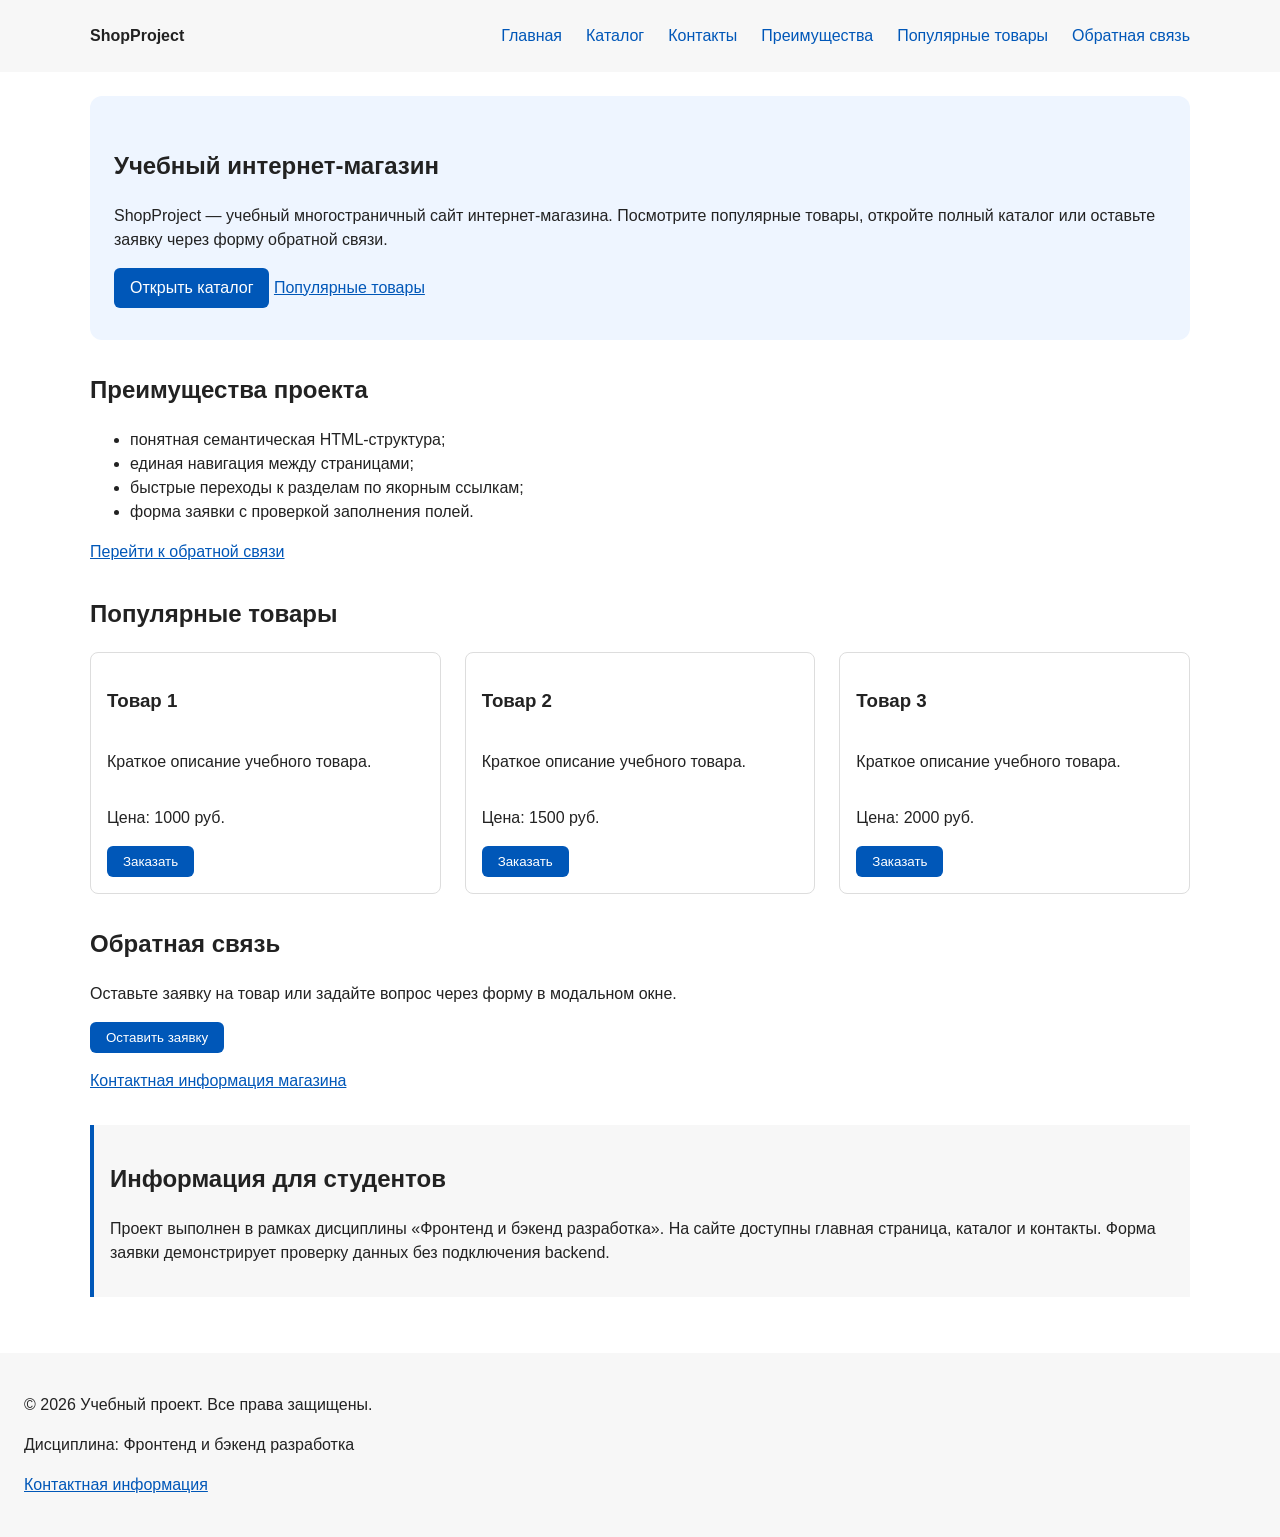
==== index.html @ e6b99e64 "docs: update repository and GitHub Pages links" ====
<!DOCTYPE html>
<html lang="ru">
<head>
  <meta charset="UTF-8">
  <meta name="viewport" content="width=device-width, initial-scale=1.0">
  <meta name="description" content="Учебный интернет-магазин ShopProject: популярные товары, преимущества проекта и форма обратной связи.">
  <title>Главная — Учебный интернет-магазин</title>
  <meta property="og:type" content="website">
  <meta property="og:locale" content="ru_RU">
  <meta property="og:site_name" content="ShopProject">
  <meta property="og:title" content="Главная — Учебный интернет-магазин">
  <meta property="og:description" content="Учебный интернет-магазин ShopProject: популярные товары, преимущества проекта и форма обратной связи.">
  <meta property="og:url" content="https://npeac-h.github.io/kr1-html-css-shop/">
  <meta property="og:image" content="https://npeac-h.github.io/kr1-html-css-shop/images/preview.jpg">
  <meta property="og:image:width" content="1200">
  <meta property="og:image:height" content="630">
  <meta property="og:image:alt" content="ShopProject — учебный интернет-магазин">
  <link rel="stylesheet" href="css/style.css">
  <script src="js/main.js" defer></script>
</head>
<body>
  <header>
    <div class="site-header">
      <a class="site-logo" href="index.html">ShopProject</a>
      <nav class="site-nav" aria-label="Основная навигация">
        <ul class="site-nav__list">
          <li><a href="index.html" aria-current="page">Главная</a></li>
          <li><a href="catalog.html">Каталог</a></li>
          <li><a href="contacts.html">Контакты</a></li>
          <li><a href="index.html#advantages">Преимущества</a></li>
          <li><a href="index.html#popular">Популярные товары</a></li>
          <li><a href="index.html#contacts">Обратная связь</a></li>
        </ul>
      </nav>
    </div>
  </header>
  <main>
    <section class="hero">
      <h1>Учебный интернет-магазин</h1>
      <p>
        ShopProject — учебный многостраничный сайт интернет-магазина.
        Посмотрите популярные товары, откройте полный каталог
        или оставьте заявку через форму обратной связи.
      </p>
      <a class="button" href="catalog.html">Открыть каталог</a>
      <a class="hero-link" href="#popular">Популярные товары</a>
    </section>

    <section class="section" id="advantages">
      <h2>Преимущества проекта</h2>
      <ul class="advantages-list">
        <li>понятная семантическая HTML-структура;</li>
        <li>единая навигация между страницами;</li>
        <li>быстрые переходы к разделам по якорным ссылкам;</li>
        <li>форма заявки с проверкой заполнения полей.</li>
      </ul>
      <a href="#contacts">Перейти к обратной связи</a>
    </section>

    <section class="section" id="popular">
      <h2>Популярные товары</h2>
      <div class="products-grid">
        <article class="product-card">
          <h3>Товар 1</h3>
          <p>Краткое описание учебного товара.</p>
          <p>Цена: 1000 руб.</p>
          <button class="button product-card__button" type="button" data-product="Товар 1">
            Заказать
          </button>
        </article>

        <article class="product-card">
          <h3>Товар 2</h3>
          <p>Краткое описание учебного товара.</p>
          <p>Цена: 1500 руб.</p>
          <button class="button product-card__button" type="button" data-product="Товар 2">
            Заказать
          </button>
        </article>

        <article class="product-card">
          <h3>Товар 3</h3>
          <p>Краткое описание учебного товара.</p>
          <p>Цена: 2000 руб.</p>
          <button class="button product-card__button" type="button" data-product="Товар 3">
            Заказать
          </button>
        </article>
      </div>
    </section>

    <section class="section" id="contacts">
      <h2>Обратная связь</h2>
      <p>Оставьте заявку на товар или задайте вопрос через форму в модальном окне.</p>
      <button class="button" type="button" data-open-order>Оставить заявку</button>
      <p><a href="contacts.html">Контактная информация магазина</a></p>
      <p class="success-message" id="success-message" role="status" hidden>
        Заявка проверена. В учебной версии данные не отправляются на сервер.
      </p>
    </section>

    <aside class="aside-info">
      <h2>Информация для студентов</h2>
      <p>
        Проект выполнен в рамках дисциплины «Фронтенд и бэкенд разработка».
        На сайте доступны главная страница, каталог и контакты.
        Форма заявки демонстрирует проверку данных без подключения backend.
      </p>
    </aside>
  </main>
  <footer>
    <div class="site-footer">
      <p>&copy; 2026 Учебный проект. Все права защищены.</p>
      <p>Дисциплина: Фронтенд и бэкенд разработка</p>
      <p><a href="contacts.html">Контактная информация</a></p>
    </div>
  </footer>
<dialog class="order-dialog" id="order-dialog" aria-labelledby="order-dialog-title">
  <h2 id="order-dialog-title" tabindex="-1" autofocus>Оформление заявки</h2>

  <form class="order-form" id="order-form" action="#" method="post" novalidate>
    <input id="selected-product" name="selected-product" type="hidden">

    <div class="form-field">
      <label for="order-name">Имя</label>
      <input
        id="order-name"
        name="name"
        type="text"
        placeholder="Введите ваше имя"
        minlength="2"
        autocomplete="given-name"
        required
      >
    </div>

    <div class="form-field">
      <label for="order-email">E-mail</label>
      <input
        id="order-email"
        name="email"
        type="email"
        placeholder="example@mail.ru"
        autocomplete="email"
        required
      >
    </div>

    <div class="form-field">
      <label for="order-phone">Телефон</label>
      <input
        id="order-phone"
        name="phone"
        type="tel"
        inputmode="tel"
        placeholder="+7 (900) 000-00-00"
        pattern="^\+7 \(\d{3}\) \d{3}-\d{2}-\d{2}$"
        required
      >
      <small>Формат: +7 (900) 000-00-00</small>
    </div>

    <div class="form-field">
      <label for="order-date">Дата связи</label>
      <input
        id="order-date"
        name="date"
        type="date"
      >
    </div>

    <div class="form-field">
      <label for="order-topic">Тема заявки</label>
      <select id="order-topic" name="topic" required>
        <option value="">Выберите тему</option>
        <option value="product">Заказ товара</option>
        <option value="consultation">Консультация</option>
        <option value="delivery">Доставка</option>
      </select>
    </div>

    <div class="form-field">
      <label for="order-comment">Комментарий</label>
      <textarea
        id="order-comment"
        name="comment"
        rows="4"
        placeholder="Укажите дополнительную информацию"
      ></textarea>
    </div>

    <div class="form-field form-field--checkbox">
      <label>
        <input
          id="order-agreement"
          name="agreement"
          type="checkbox"
          required
        >
        Я согласен на обработку данных
      </label>
    </div>

    <div class="form-actions">
      <button type="button" id="close-order-dialog">Закрыть</button>
      <button type="submit">Отправить заявку</button>
    </div>
  </form>
</dialog>
</body>
</html>
---- css/style.css ----
/* ===============================
   2. Базовые стили
   =============================== */

* {
  box-sizing: border-box;
}

body {
  margin: 0;
  font-family: Arial, sans-serif;
  line-height: 1.5;
  color: var(--color-text);
  background-color: var(--color-bg);
}

/*
  Задаём внутренние отступы для основных областей страницы.
  Это делает содержимое визуально отделённым от краёв окна браузера.
*/
header,
main,
footer {
  padding: var(--space-lg);
}


/*
  Оформляем шапку страницы.
  Пока используется простой светло-серый фон.
*/
header {
  position: sticky;
  top: 0;
  z-index: 10;
  background-color: var(--color-surface);
}

/*
  Оформляем подвал страницы тем же фоном,
  чтобы визуально отделить его от основного содержимого.
*/
footer {
  background-color: var(--color-surface);
}

/*
  Ограничиваем ширину содержимого шапки,
  чтобы оно не растягивалось слишком сильно на широких экранах.
*/
.site-header {
  display: flex;
  flex-wrap: wrap;
  align-items: center;
  justify-content: space-between;
  gap: var(--space-md);
  max-width: var(--container-width);
  margin: 0 auto;
}

/*
  Оформляем текстовый логотип.
*/
.site-logo {
  font-weight: bold;
  text-decoration: none;
  color: #222222;
}

/*
  Убираем стандартные отступы и маркеры списка навигации.
*/
.site-nav__list {
  display: flex;
  flex-wrap: wrap;
  gap: var(--space-sm) var(--space-lg);
  padding: 0;
  margin: 0;
  list-style: none;
}

/*
  Отступы между пунктами меню задаются через gap у списка.
*/
.site-nav__list li {
  margin: 0;
}

/*
  Оформляем ссылки меню.
*/
.site-nav__list a {
  color: #0057b8;
  text-decoration: none;
}

/*
  При наведении мыши подчёркиваем ссылку.
  Подробно состояния интерфейса будут рассмотрены в практической работе 1.7.
*/
.site-nav__list a:hover {
  text-decoration: underline;
}

/*
  Hero-блок — первый крупный блок страницы.
  Он визуально отделяется от остальных разделов фоном и отступами.
*/
.hero {
  max-width: var(--container-width);
  margin: 0 auto var(--space-xl);
  padding: var(--space-xl) var(--space-lg);
  background-color: var(--color-surface-accent);
  border-radius: var(--radius-lg);
}

.section {
  max-width: var(--container-width);
  margin: 0 auto var(--space-xl);
  scroll-margin-top: 140px;
}

.section h2 {
  margin-top: 0;
}


/*
  Grid размещает карточки в три колонки, Flexbox выравнивает их содержимое.
*/
.products-grid {
  display: grid;
  grid-template-columns: repeat(3, minmax(0, 1fr));
  gap: var(--space-lg);
}

.product-card {
  position: relative;
  display: flex;
  flex-direction: column;
  min-width: 0;
  padding: var(--space-md);
  border: 1px solid var(--color-border);
  border-radius: var(--radius-md);
  background-color: var(--color-bg);
}

.product-card:hover {
  border-color: var(--color-primary);
}

.product-card__badge {
  position: absolute;
  top: 8px;
  right: 8px;
  padding: 2px 8px;
  background-color: #b00020;
  color: #ffffff;
  font-size: 12px;
  border-radius: 4px;
}

.product-card__title {
  margin-top: 0;
}

.product-card__desc {
  margin: 0 0 8px;
}

.product-card__price {
  margin: 0 0 16px;
  font-weight: bold;
  color: var(--color-primary);
}

.product-card__button {
  align-self: flex-start;
  margin-top: auto;
}

footer {
  scroll-margin-top: 140px;
}

@media (max-width: 800px) {
  .products-grid {
    grid-template-columns: repeat(2, minmax(0, 1fr));
  }
}

@media (max-width: 540px) {
  header,
  main,
  footer {
    padding: var(--space-md);
  }

  .site-nav__list {
    gap: var(--space-sm) var(--space-md);
  }

  .products-grid {
    grid-template-columns: 1fr;
  }
}


/*
  Пока это обычная ссылка, но визуально она оформляется как кнопка.
*/
.button {
  display: inline-block;
  padding: var(--space-sm) var(--space-md);
  color: var(--color-white);
  background-color: var(--color-primary);
  text-decoration: none;
  border: none;
  border-radius: var(--radius-sm);
  cursor: pointer;
}

.button:hover {
  background-color: var(--color-primary-dark);
  outline: 2px solid var(--color-primary);
  outline-offset: 3px;
}

.button:focus-visible {
  outline: 2px solid var(--color-primary);
  outline-offset: 3px;
}

.button:disabled {
  opacity: 0.6;
  cursor: not-allowed;
}


/*
  Дополнительный информационный блок.
*/
.aside-info {
  max-width: var(--container-width);
  margin: 0 auto var(--space-xl);
  padding: var(--space-md);
  border-left: 4px solid var(--color-primary);
  background-color: var(--color-surface);
}


/*
  Модальное окно.
  Элемент dialog сам умеет открываться поверх страницы.
*/
.order-dialog {
  width: min(100% - 32px, 560px);
  padding: 24px;
  border: none;
  border-radius: 12px;
}

/*
  Затемнение фона за модальным окном.
*/
.order-dialog::backdrop {
  background-color: rgba(0, 0, 0, 0.5);
}

/*
  Поле формы.
  Каждый блок получает нижний отступ.
*/
.form-field {
  margin-bottom: 16px;
}

/*
  Подпись поля.
*/
.form-field label {
  display: block;
  margin-bottom: 6px;
}

/*
  Основные поля формы.
*/
.form-field input,
.form-field select,
.form-field textarea {
  width: 100%;
  padding: 10px 12px;
  border: 1px solid #cccccc;
  border-radius: 6px;
  font: inherit;
}

/*
  Checkbox не должен занимать всю ширину.
*/
.form-field input[type="checkbox"] {
  width: auto;
}

/*
  Подсказка под полем телефона.
*/
.form-field small {
  display: block;
  margin-top: 4px;
  color: #666666;
}

/*
  Видимый фокус для клавиатурной навигации.
*/
.form-field input:focus-visible,
.form-field select:focus-visible,
.form-field textarea:focus-visible,
.form-actions button:focus-visible {
  outline: 2px solid #0057b8;
  outline-offset: 2px;
}

/*
  Подсветка ошибочных полей.
  Атрибут aria-invalid будет добавляться через JavaScript.
*/
[aria-invalid="true"] {
  border-color: #b00020;
}

/*
  Кнопки формы.
*/
.form-actions {
  display: flex;
  gap: 12px;
  margin-top: 20px;
}

/*
  Сообщение об успешной отправке.
*/
.success-message {
  max-width: var(--container-width);
  margin: var(--space-lg) auto;
  padding: var(--space-md);
  border-left: 4px solid var(--color-success);
  background-color: var(--color-success-bg);
}




/* ===============================
   1. Переменные проекта
   =============================== */
:root {
  /* Основные цвета проекта */
  --color-bg: #ffffff;
  --color-text: #222222;
  --color-muted: #666666;
  --color-primary: #0057b8;
  --color-primary-dark: #003f86;
  --color-border: #dddddd;
  --color-surface: #f7f7f7;
  --color-surface-accent: #eef5ff;
  --color-danger: #b00020;
  --color-success: #168a2f;
  --color-success-bg: #eefaf0;
  --color-white: #ffffff;

  /* Отступы */
  --space-xs: 4px;
  --space-sm: 8px;
  --space-md: 16px;
  --space-lg: 24px;
  --space-xl: 32px;

  /* Скругления */
  --radius-sm: 6px;
  --radius-md: 8px;
  --radius-lg: 12px;

  /* Размеры */
  --container-width: 1100px;
}




/* ===============================
   3. Общие элементы интерфейса
   =============================== */

a {
  color: var(--color-primary);
}

a:hover {
  color: var(--color-primary-dark);
}

a:focus-visible {
  outline: 2px solid var(--color-primary);
  outline-offset: 3px;
}


/* ===============================
   5. Форма и модальное окно
   =============================== */

.order-dialog {
  width: min(100% - 32px, 560px);
  padding: var(--space-lg);
  border: none;
  border-radius: var(--radius-lg);
}

.order-dialog::backdrop {
  background-color: rgba(0, 0, 0, 0.5);
}

.form-field {
  margin-bottom: var(--space-md);
}

.form-field label {
  display: block;
  margin-bottom: var(--space-xs);
}

.form-field input,
.form-field select,
.form-field textarea {
  width: 100%;
  padding: 10px 12px;
  border: 1px solid var(--color-border);
  border-radius: var(--radius-sm);
  background-color: var(--color-white);
  font: inherit;
}

.form-field input[type="checkbox"] {
  width: auto;
}

.form-field small {
  display: block;
  margin-top: var(--space-xs);
  color: var(--color-muted);
}

.form-field input:focus,
.form-field select:focus,
.form-field textarea:focus {
  border-color: var(--color-primary);
}

.order-form:has(.form-field :is(input:not([type="checkbox"]), select, textarea):focus)
  .form-field :is(input:not([type="checkbox"]), select, textarea):not(:focus) {
  background-color: #eeeeee;
}

.order-form:has(.form-field :is(input:not([type="checkbox"]), select, textarea):focus)
  .form-field :is(input:not([type="checkbox"]), select, textarea):not(:focus):not([aria-invalid="true"]) {
  border-color: var(--color-muted);
}

.form-field input:focus-visible,
.form-field select:focus-visible,
.form-field textarea:focus-visible,
.form-actions button:focus-visible {
  outline: 2px solid var(--color-primary);
  outline-offset: 3px;
}

[aria-invalid="true"] {
  border-color: var(--color-danger);
}
/* ===============================
   6. Позиционирование
   =============================== */

.product-card {
  position: relative; /* родитель для absolute */
}

.product-card__badge {
  position: absolute;
  top: 8px;
  right: 8px;
  padding: 2px 8px;
  background-color: #b00020;
  color: #ffffff;
  font-size: 12px;
  border-radius: 4px;
}
.to-top {
  position: fixed;
  bottom: 20px;
  right: 20px;
  width: 44px;
  height: 44px;
  border: none;
  border-radius: 50%;
  background-color: var(--color-primary);
  color: var(--color-white);
  font-size: 20px;
  cursor: pointer;
  z-index: 100;
}

.to-top:hover {
  background-color: var(--color-primary-dark);
}
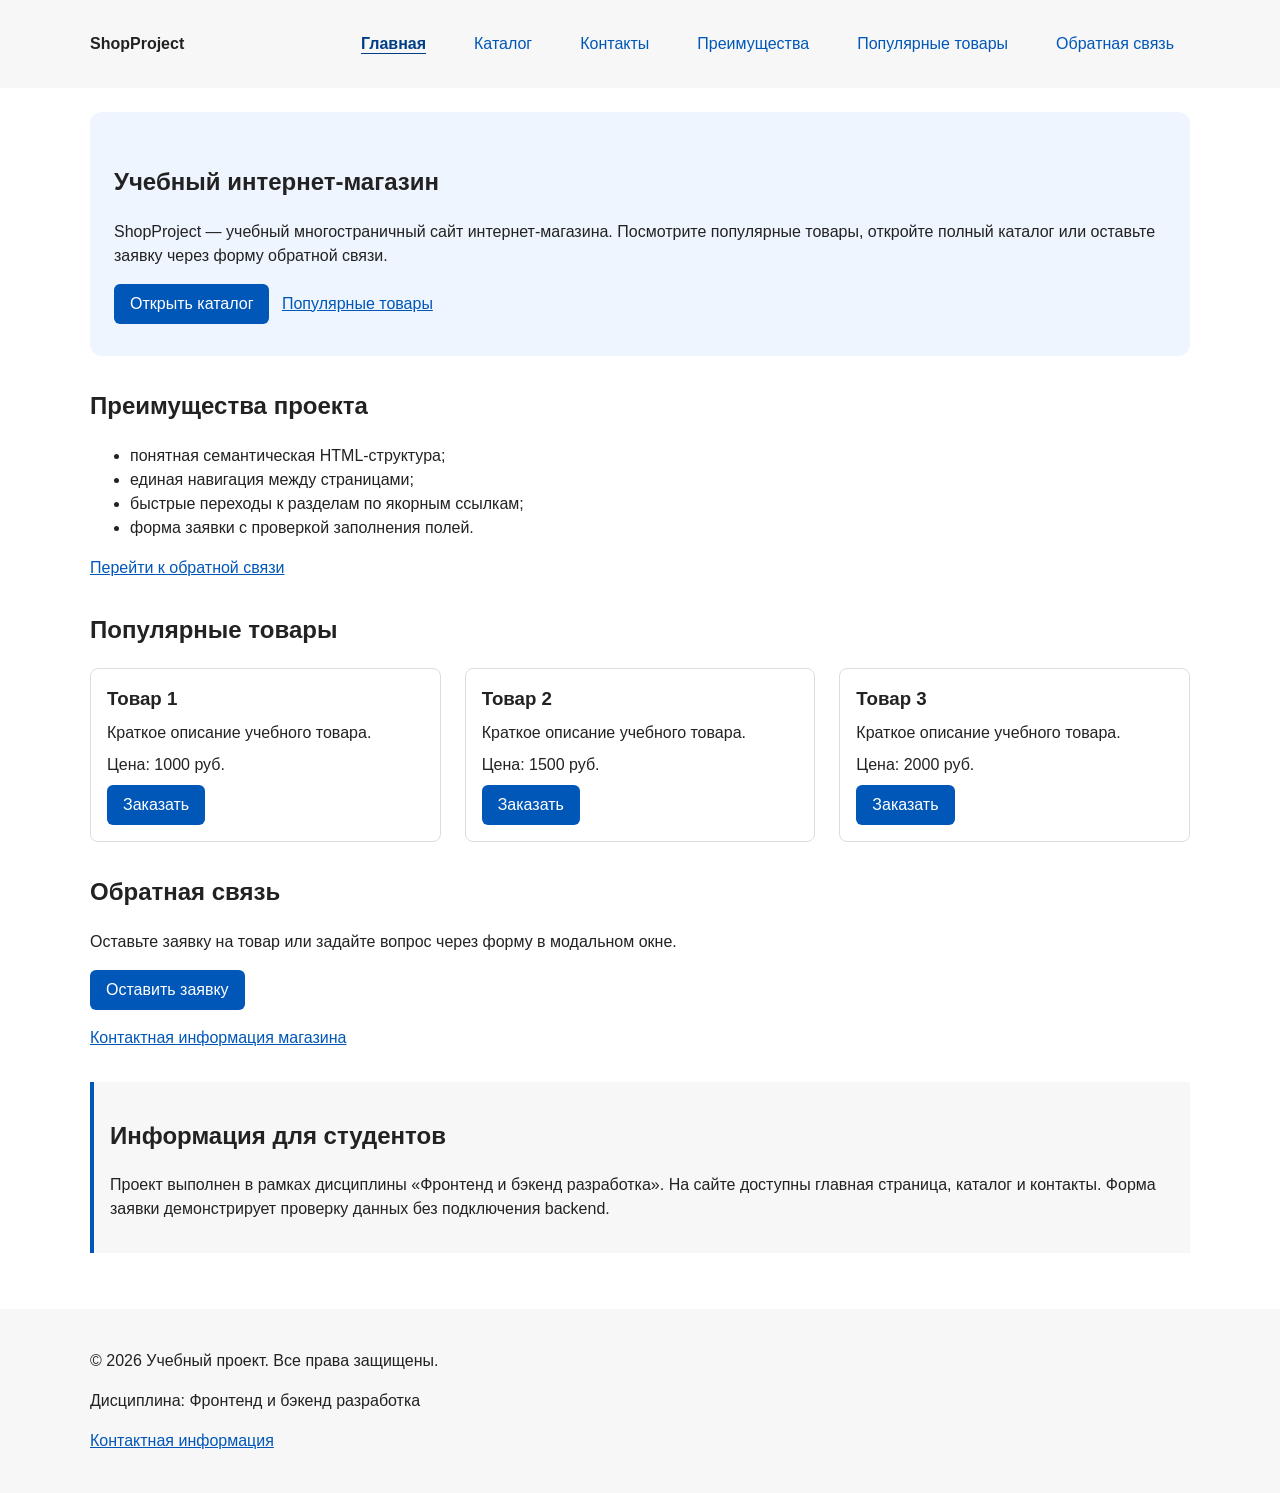
==== commit 0255ac9d: "update files" ====
--- a/index.html
+++ b/index.html
@@ -208,4 +208,4 @@
   </form>
 </dialog>
 </body>
-</html>
+</html>
--- a/css/style.css
+++ b/css/style.css
@@ -73,7 +73,9 @@
 .site-nav__list {
   display: flex;
   flex-wrap: wrap;
-  gap: var(--space-sm) var(--space-lg);
+  justify-content: center;
+  align-items: center;
+  gap: var(--space-md);
   padding: 0;
   margin: 0;
   list-style: none;
@@ -90,16 +92,18 @@
   Оформляем ссылки меню.
 */
 .site-nav__list a {
-  color: #0057b8;
+  display: inline-block;
+  padding: var(--space-sm) var(--space-md);
+  color: var(--color-primary);
   text-decoration: none;
-}
-
-/*
-  При наведении мыши подчёркиваем ссылку.
-  Подробно состояния интерфейса будут рассмотрены в практической работе 1.7.
-*/
-.site-nav__list a:hover {
-  text-decoration: underline;
+  border-radius: var(--radius-sm);
+}
+
+/* Подсветка всей кликабельной области пункта меню. */
+.site-nav__list a:hover,
+.site-nav__list a[aria-current="page"]:hover {
+  color: var(--color-white);
+  background-color: var(--color-primary);
 }
 
 /*
@@ -135,10 +139,11 @@
 }
 
 .product-card {
-  position: relative;
   display: flex;
   flex-direction: column;
+  gap: var(--space-sm);
   min-width: 0;
+  margin-bottom: 0;
   padding: var(--space-md);
   border: 1px solid var(--color-border);
   border-radius: var(--radius-md);
@@ -149,32 +154,12 @@
   border-color: var(--color-primary);
 }
 
-.product-card__badge {
-  position: absolute;
-  top: 8px;
-  right: 8px;
-  padding: 2px 8px;
-  background-color: #b00020;
-  color: #ffffff;
-  font-size: 12px;
-  border-radius: 4px;
-}
-
-.product-card__title {
-  margin-top: 0;
-}
-
-.product-card__desc {
-  margin: 0 0 8px;
-}
-
-.product-card__price {
-  margin: 0 0 16px;
-  font-weight: bold;
-  color: var(--color-primary);
-}
-
-.product-card__button {
+.product-card h3,
+.product-card p {
+  margin: 0;
+}
+
+.product-card .button {
   align-self: flex-start;
   margin-top: auto;
 }
@@ -196,21 +181,96 @@
     padding: var(--space-md);
   }
 
-  .site-nav__list {
-    gap: var(--space-sm) var(--space-md);
-  }
-
   .products-grid {
     grid-template-columns: 1fr;
   }
 }
 
 
-/*
-  Пока это обычная ссылка, но визуально она оформляется как кнопка.
-*/
+/* Каталог: именованные области Grid для фильтров и товаров. */
+.catalog-layout {
+  display: grid;
+  grid-template-columns: 260px minmax(0, 1fr);
+  grid-template-areas: "filters products";
+  align-items: start;
+  gap: var(--space-lg);
+  max-width: var(--container-width);
+  margin: 0 auto var(--space-xl);
+}
+
+.catalog-filters {
+  grid-area: filters;
+  min-width: 0;
+  padding: var(--space-md);
+  border: 1px solid var(--color-border);
+  border-radius: var(--radius-md);
+  background-color: var(--color-surface);
+}
+
+.catalog-products {
+  grid-area: products;
+  min-width: 0;
+}
+
+.catalog-filters h2,
+.catalog-products h2 {
+  margin-top: 0;
+}
+
+.filters-note {
+  color: var(--color-muted);
+  font-size: 14px;
+}
+
+.filters-form {
+  display: grid;
+  gap: var(--space-md);
+}
+
+.filters-form fieldset {
+  min-width: 0;
+  margin: 0;
+  padding: var(--space-md);
+  border: 1px solid var(--color-border);
+  border-radius: var(--radius-sm);
+}
+
+.filters-form legend {
+  font-weight: 700;
+}
+
+.filters-form label {
+  display: block;
+  margin-bottom: var(--space-sm);
+}
+
+.filters-form input[type="number"] {
+  width: 100%;
+  padding: var(--space-sm) 10px;
+  border: 1px solid var(--color-border);
+  border-radius: var(--radius-sm);
+  background-color: var(--color-bg);
+  color: var(--color-text);
+  font: inherit;
+}
+
+.filters-form input[type="number"] + label {
+  margin-top: var(--space-sm);
+}
+
+.filters-form input:focus-visible {
+  outline: 2px solid var(--color-primary);
+  outline-offset: 3px;
+}
+
+.filters-form .button {
+  justify-self: start;
+}
+
+/* Общий вид ссылок и кнопок действий. */
 .button {
   display: inline-block;
+  font: inherit;
   padding: var(--space-sm) var(--space-md);
   color: var(--color-white);
   background-color: var(--color-primary);
@@ -481,39 +541,71 @@
 [aria-invalid="true"] {
   border-color: var(--color-danger);
 }
-/* ===============================
-   6. Позиционирование
-   =============================== */
-
-.product-card {
-  position: relative; /* родитель для absolute */
-}
-
-.product-card__badge {
-  position: absolute;
-  top: 8px;
-  right: 8px;
-  padding: 2px 8px;
-  background-color: #b00020;
-  color: #ffffff;
-  font-size: 12px;
-  border-radius: 4px;
-}
-.to-top {
-  position: fixed;
-  bottom: 20px;
-  right: 20px;
-  width: 44px;
-  height: 44px;
-  border: none;
-  border-radius: 50%;
-  background-color: var(--color-primary);
-  color: var(--color-white);
-  font-size: 20px;
-  cursor: pointer;
-  z-index: 100;
-}
-
-.to-top:hover {
-  background-color: var(--color-primary-dark);
+
+/* Навигация и якорные ссылки многостраничного сайта. */
+html {
+  scroll-behavior: smooth;
+}
+
+:target {
+  outline: 2px dashed var(--color-primary);
+  outline-offset: 4px;
+}
+
+.site-nav__list a[aria-current="page"] {
+  color: var(--color-primary-dark);
+  font-weight: bold;
+  text-decoration: underline;
+  text-underline-offset: 4px;
+}
+
+.breadcrumbs {
+  max-width: var(--container-width);
+  margin: 0 auto var(--space-md);
+  font-size: 14px;
+  color: var(--color-muted);
+}
+
+.breadcrumbs a {
+  color: var(--color-primary);
+}
+
+.breadcrumbs span::before {
+  content: " / ";
+  color: var(--color-muted);
+}
+
+.site-footer {
+  max-width: var(--container-width);
+  margin: 0 auto;
+}
+
+.hero-link {
+  display: inline-block;
+  margin: var(--space-sm);
+}
+
+.contact-details {
+  font-style: normal;
+}
+
+.contact-details li {
+  margin-bottom: var(--space-sm);
+}
+
+/* Переносимое меню на узком экране не перекрывает цель якоря. */
+@media (max-width: 540px) {
+  header {
+    position: static;
+  }
+
+  .section {
+    scroll-margin-top: var(--space-md);
+  }
+}
+
+@media (prefers-reduced-motion: reduce) {
+  html {
+    scroll-behavior: auto;
+  }
 }
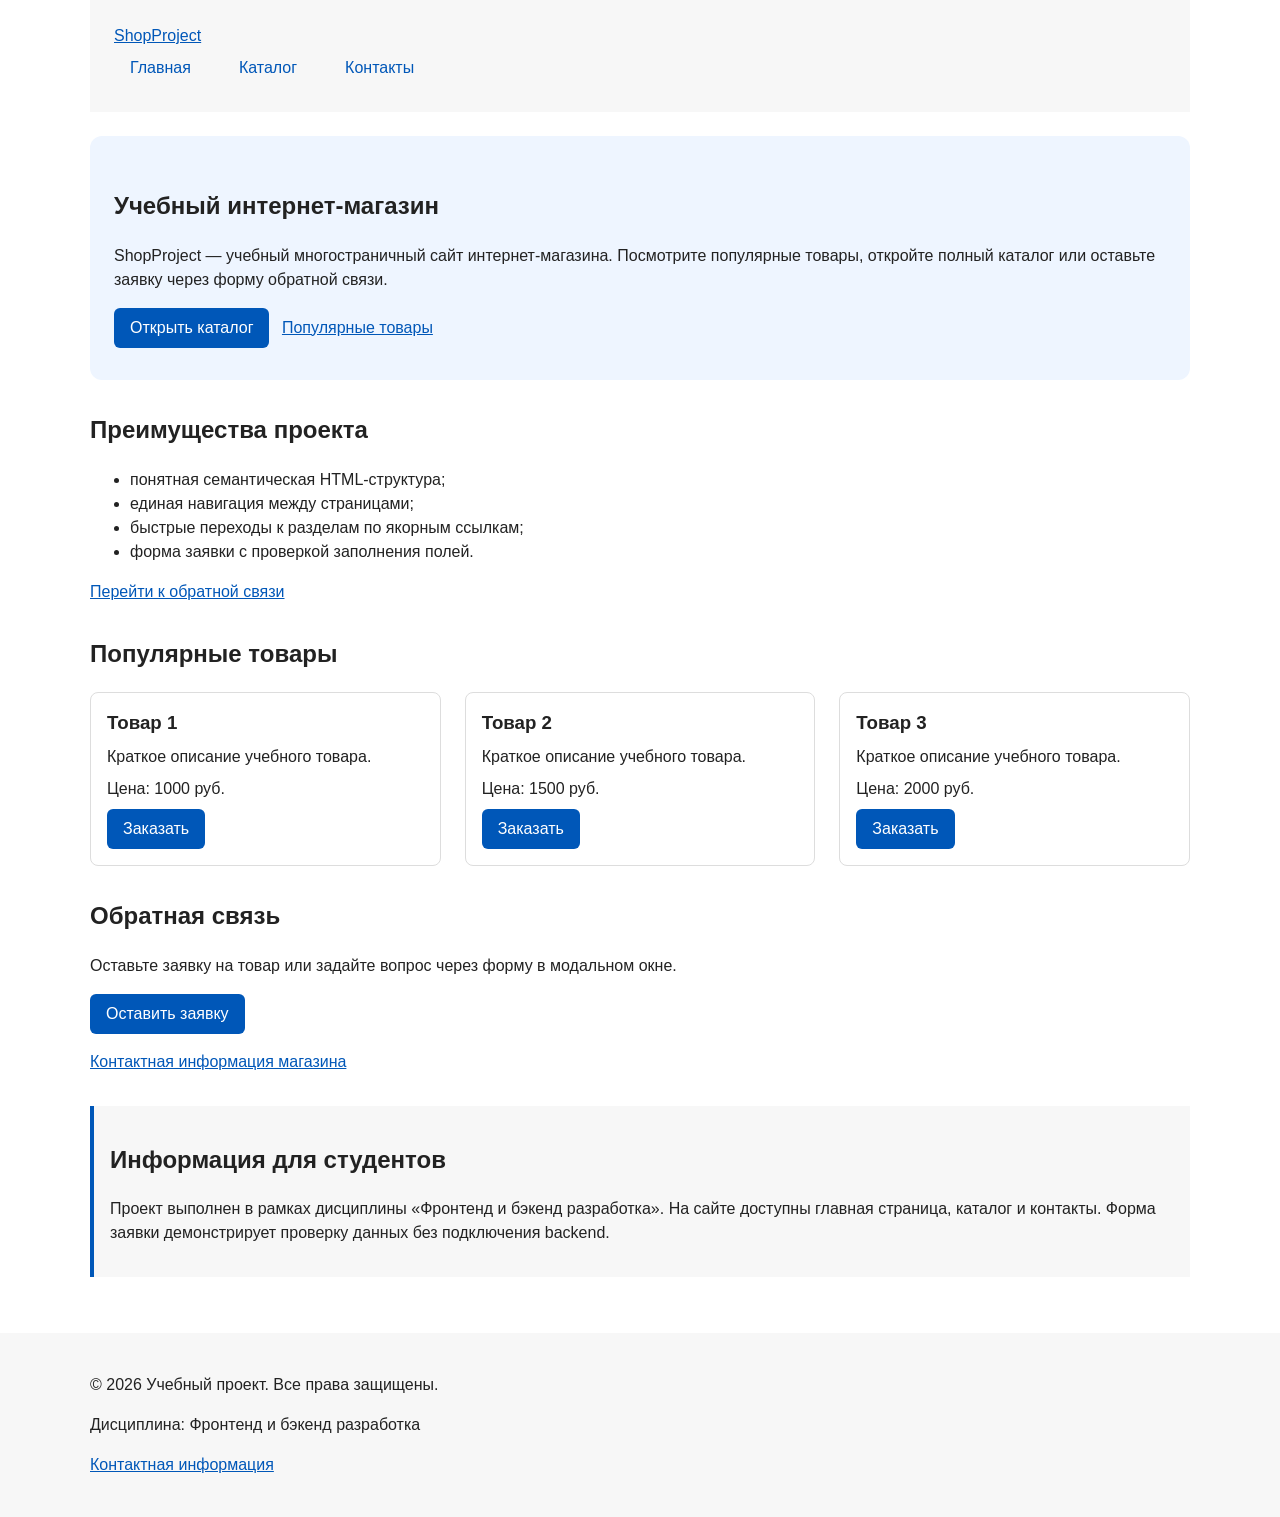
==== commit 42f82f83: "refactor: apply BEM naming to CSS classes" ====
--- a/index.html
+++ b/index.html
@@ -19,20 +19,23 @@
   <script src="js/main.js" defer></script>
 </head>
 <body>
-  <header>
-    <div class="site-header">
-      <a class="site-logo" href="index.html">ShopProject</a>
-      <nav class="site-nav" aria-label="Основная навигация">
-        <ul class="site-nav__list">
-          <li><a href="index.html" aria-current="page">Главная</a></li>
-          <li><a href="catalog.html">Каталог</a></li>
-          <li><a href="contacts.html">Контакты</a></li>
-          <li><a href="index.html#advantages">Преимущества</a></li>
-          <li><a href="index.html#popular">Популярные товары</a></li>
-          <li><a href="index.html#contacts">Обратная связь</a></li>
-        </ul>
-      </nav>
-    </div>
+  <header class="site-header">
+  <div class="site-header__inner">
+    <a class="site-header__logo" href="index.html">ShopProject</a>
+    <nav class="site-nav" aria-label="Основная навигация">
+      <ul class="site-nav__list">
+        <li class="site-nav__item">
+          <a class="site-nav__link site-nav__link--active" href="index.html">Главная</a>
+        </li>
+        <li class="site-nav__item">
+          <a class="site-nav__link" href="catalog.html">Каталог</a>
+        </li>
+        <li class="site-nav__item">
+          <a class="site-nav__link" href="contacts.html">Контакты</a>
+        </li>
+      </ul>
+    </nav>
+  </div>
   </header>
   <main>
     <section class="hero">
@@ -116,14 +119,15 @@
     </div>
   </footer>
 <dialog class="order-dialog" id="order-dialog" aria-labelledby="order-dialog-title">
-  <h2 id="order-dialog-title" tabindex="-1" autofocus>Оформление заявки</h2>
+  <h2 class="order-dialog__title" id="order-dialog-title">Оформление заявки</h2>
 
   <form class="order-form" id="order-form" action="#" method="post" novalidate>
     <input id="selected-product" name="selected-product" type="hidden">
 
-    <div class="form-field">
-      <label for="order-name">Имя</label>
-      <input
+    <div class="order-form__field">
+      <label class="order-form__label" for="order-name">Имя</label>
+      <input
+        class="order-form__input"
         id="order-name"
         name="name"
         type="text"
@@ -134,9 +138,10 @@
       >
     </div>
 
-    <div class="form-field">
-      <label for="order-email">E-mail</label>
-      <input
+    <div class="order-form__field">
+      <label class="order-form__label" for="order-email">E-mail</label>
+      <input
+        class="order-form__input"
         id="order-email"
         name="email"
         type="email"
@@ -146,9 +151,10 @@
       >
     </div>
 
-    <div class="form-field">
-      <label for="order-phone">Телефон</label>
-      <input
+    <div class="order-form__field">
+      <label class="order-form__label" for="order-phone">Телефон</label>
+      <input
+        class="order-form__input"
         id="order-phone"
         name="phone"
         type="tel"
@@ -160,18 +166,19 @@
       <small>Формат: +7 (900) 000-00-00</small>
     </div>
 
-    <div class="form-field">
-      <label for="order-date">Дата связи</label>
-      <input
+    <div class="order-form__field">
+      <label class="order-form__label" for="order-date">Дата связи</label>
+      <input
+        class="order-form__input"
         id="order-date"
         name="date"
         type="date"
       >
     </div>
 
-    <div class="form-field">
-      <label for="order-topic">Тема заявки</label>
-      <select id="order-topic" name="topic" required>
+    <div class="order-form__field">
+      <label class="order-form__label" for="order-topic">Тема заявки</label>
+      <select class="order-form__select" id="order-topic" name="topic" required>
         <option value="">Выберите тему</option>
         <option value="product">Заказ товара</option>
         <option value="consultation">Консультация</option>
@@ -179,9 +186,10 @@
       </select>
     </div>
 
-    <div class="form-field">
-      <label for="order-comment">Комментарий</label>
+    <div class="order-form__field">
+      <label class="order-form__label" for="order-comment">Комментарий</label>
       <textarea
+        class="order-form__textarea"
         id="order-comment"
         name="comment"
         rows="4"
@@ -189,9 +197,10 @@
       ></textarea>
     </div>
 
-    <div class="form-field form-field--checkbox">
-      <label>
+    <div class="order-form__field order-form__field--checkbox">
+      <label class="order-form__label">
         <input
+          class="order-form__checkbox"
           id="order-agreement"
           name="agreement"
           type="checkbox"
@@ -201,9 +210,9 @@
       </label>
     </div>
 
-    <div class="form-actions">
-      <button type="button" id="close-order-dialog">Закрыть</button>
-      <button type="submit">Отправить заявку</button>
+    <div class="order-form__actions">
+      <button class="button button--secondary" type="button" id="close-order-dialog">Закрыть</button>
+      <button class="button button--primary" type="submit">Отправить заявку</button>
     </div>
   </form>
 </dialog>
--- a/css/style.css
+++ b/css/style.css
@@ -470,7 +470,7 @@
 
 
 /* ===============================
-   5. Форма и модальное окно
+   5. Форма и модальное окно (БЭМ)
    =============================== */
 
 .order-dialog {
@@ -478,68 +478,101 @@
   padding: var(--space-lg);
   border: none;
   border-radius: var(--radius-lg);
+  background-color: var(--color-bg);
 }
 
 .order-dialog::backdrop {
   background-color: rgba(0, 0, 0, 0.5);
 }
 
-.form-field {
+.order-dialog__title {
+  margin-top: 0;
+  color: var(--color-text);
+}
+
+.order-form__field {
   margin-bottom: var(--space-md);
 }
 
-.form-field label {
+.order-form__label {
   display: block;
   margin-bottom: var(--space-xs);
-}
-
-.form-field input,
-.form-field select,
-.form-field textarea {
+  color: var(--color-text);
+}
+
+.order-form__input,
+.order-form__select,
+.order-form__textarea {
   width: 100%;
   padding: 10px 12px;
   border: 1px solid var(--color-border);
   border-radius: var(--radius-sm);
   background-color: var(--color-white);
   font: inherit;
-}
-
-.form-field input[type="checkbox"] {
+  color: var(--color-text);
+}
+
+.order-form__checkbox {
   width: auto;
-}
-
-.form-field small {
+  margin-right: var(--space-xs);
+}
+
+.order-form__field small {
   display: block;
   margin-top: var(--space-xs);
   color: var(--color-muted);
 }
 
-.form-field input:focus,
-.form-field select:focus,
-.form-field textarea:focus {
+.order-form__input:focus,
+.order-form__select:focus,
+.order-form__textarea:focus {
   border-color: var(--color-primary);
 }
 
-.order-form:has(.form-field :is(input:not([type="checkbox"]), select, textarea):focus)
-  .form-field :is(input:not([type="checkbox"]), select, textarea):not(:focus) {
+.order-form:has(.order-form__field :is(input:not([type="checkbox"]), select, textarea):focus)
+  .order-form__field :is(input:not([type="checkbox"]), select, textarea):not(:focus) {
   background-color: #eeeeee;
 }
 
-.order-form:has(.form-field :is(input:not([type="checkbox"]), select, textarea):focus)
-  .form-field :is(input:not([type="checkbox"]), select, textarea):not(:focus):not([aria-invalid="true"]) {
+.order-form:has(.order-form__field :is(input:not([type="checkbox"]), select, textarea):focus)
+  .order-form__field :is(input:not([type="checkbox"]), select, textarea):not(:focus):not([aria-invalid="true"]) {
   border-color: var(--color-muted);
 }
 
-.form-field input:focus-visible,
-.form-field select:focus-visible,
-.form-field textarea:focus-visible,
-.form-actions button:focus-visible {
+.order-form__input:focus-visible,
+.order-form__select:focus-visible,
+.order-form__textarea:focus-visible,
+.order-form__actions button:focus-visible {
   outline: 2px solid var(--color-primary);
   outline-offset: 3px;
 }
 
 [aria-invalid="true"] {
   border-color: var(--color-danger);
+}
+
+.order-form__actions {
+  display: flex;
+  gap: 12px;
+  margin-top: 20px;
+}
+
+/* Модификаторы кнопок */
+.button--primary {
+  color: var(--color-white);
+  background-color: var(--color-primary);
+}
+.button--primary:hover {
+  background-color: var(--color-primary-dark);
+}
+.button--secondary {
+  color: var(--color-primary);
+  background-color: transparent;
+  border: 1px solid var(--color-primary);
+}
+.button--secondary:hover {
+  color: var(--color-white);
+  background-color: var(--color-primary);
 }
 
 /* Навигация и якорные ссылки многостраничного сайта. */
@@ -566,11 +599,16 @@
   color: var(--color-muted);
 }
 
-.breadcrumbs a {
+.breadcrumbs__link {
   color: var(--color-primary);
-}
-
-.breadcrumbs span::before {
+  text-decoration: none;
+}
+
+.breadcrumbs__link:hover {
+  text-decoration: underline;
+}
+
+.breadcrumbs__current::before {
   content: " / ";
   color: var(--color-muted);
 }
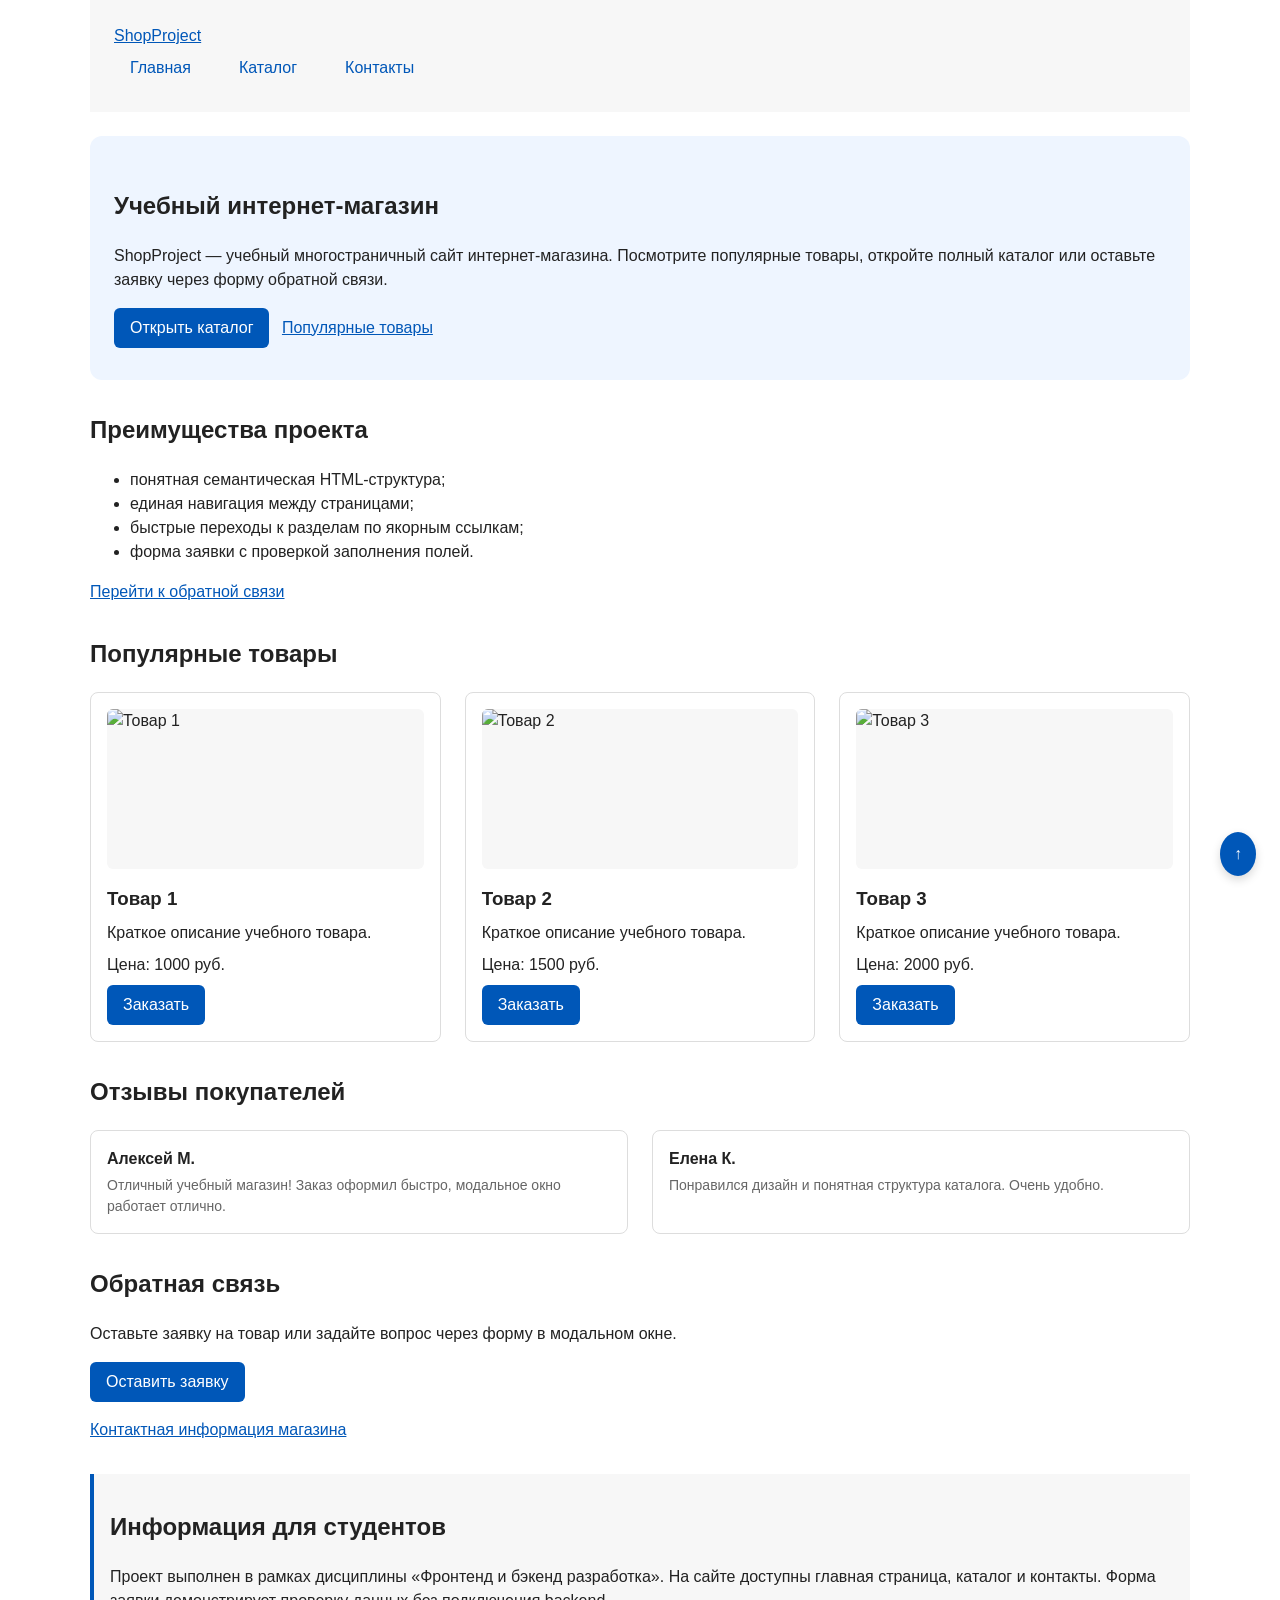
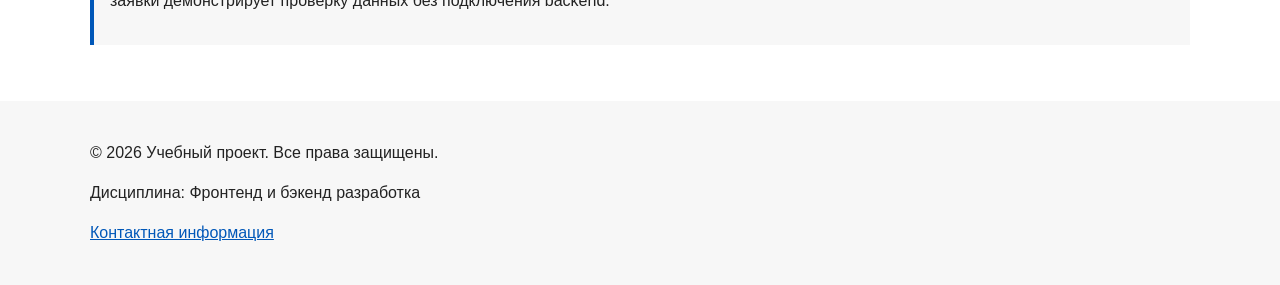
==== commit 0baa87f0: "feat: add reviews, back-to-top button, image wrappers and card states for PR 8" ====
--- a/index.html
+++ b/index.html
@@ -62,9 +62,13 @@
 
     <section class="section" id="popular">
       <h2>Популярные товары</h2>
+
       <div class="products-grid">
         <article class="product-card">
-          <h3>Товар 1</h3>
+          <div class="product-card__image-wrapper">
+            <img src="images/preview.jpg" alt="Товар 1" class="product-card__image">
+          </div>
+          <h3 class="product-card__title">Товар 1</h3>
           <p>Краткое описание учебного товара.</p>
           <p>Цена: 1000 руб.</p>
           <button class="button product-card__button" type="button" data-product="Товар 1">
@@ -73,7 +77,10 @@
         </article>
 
         <article class="product-card">
-          <h3>Товар 2</h3>
+          <div class="product-card__image-wrapper">
+            <img src="images/preview.jpg" alt="Товар 2" class="product-card__image">
+          </div>
+          <h3 class="product-card__title">Товар 2</h3>
           <p>Краткое описание учебного товара.</p>
           <p>Цена: 1500 руб.</p>
           <button class="button product-card__button" type="button" data-product="Товар 2">
@@ -82,13 +89,30 @@
         </article>
 
         <article class="product-card">
-          <h3>Товар 3</h3>
+          <div class="product-card__image-wrapper">
+            <img src="images/preview.jpg" alt="Товар 3" class="product-card__image">
+          </div>
+          <h3 class="product-card__title">Товар 3</h3>
           <p>Краткое описание учебного товара.</p>
           <p>Цена: 2000 руб.</p>
           <button class="button product-card__button" type="button" data-product="Товар 3">
             Заказать
           </button>
         </article>
+      </div>
+    </section>
+
+    <section class="section" id="reviews">
+      <h2>Отзывы покупателей</h2>
+      <div class="reviews-grid">
+        <div class="review-card">
+          <div class="review-card__author">Алексей М.</div>
+          <p class="review-card__text">Отличный учебный магазин! Заказ оформил быстро, модальное окно работает отлично.</p>
+        </div>
+        <div class="review-card">
+          <div class="review-card__author">Елена К.</div>
+        <p class="review-card__text">Понравился дизайн и понятная структура каталога. Очень удобно.</p>
+        </div>
       </div>
     </section>
 
@@ -216,5 +240,6 @@
     </div>
   </form>
 </dialog>
+<a class="back-to-top" href="#" aria-label="Наверх">↑</a>
 </body>
 </html>
--- a/css/style.css
+++ b/css/style.css
@@ -646,4 +646,92 @@
   html {
     scroll-behavior: auto;
   }
+}
+/* ===============================
+   6. Дополнительные доработки (Пр. 8)
+   =============================== */
+
+/* Аккуратная работа с изображениями в карточках */
+.product-card__image-wrapper {
+  width: 100%;
+  height: 160px;
+  overflow: hidden;
+  border-radius: var(--radius-sm);
+  margin-bottom: var(--space-sm);
+  background-color: var(--color-surface);
+}
+
+.product-card__image {
+  width: 100%;
+  height: 100%;
+  object-fit: cover;
+  transition: transform 0.3s ease;
+}
+
+.product-card:hover .product-card__image {
+  transform: scale(1.05);
+}
+
+/* Дополнительные состояния карточек и кнопок */
+.product-card {
+  transition: border-color 0.2s ease, transform 0.2s ease, box-shadow 0.2s ease;
+}
+
+.product-card:hover {
+  transform: translateY(-2px);
+  box-shadow: 0 4px 12px rgba(0, 0, 0, 0.05);
+}
+
+.button:active {
+  transform: scale(0.98);
+}
+
+/* Блок отзывов */
+.reviews-grid {
+  display: grid;
+  grid-template-columns: repeat(auto-fit, minmax(280px, 1fr));
+  gap: var(--space-lg);
+  margin-top: var(--space-md);
+}
+
+.review-card {
+  padding: var(--space-md);
+  border: 1px solid var(--color-border);
+  border-radius: var(--radius-md);
+  background-color: var(--color-bg);
+}
+
+.review-card__author {
+  font-weight: bold;
+  margin-bottom: var(--space-xs);
+  color: var(--color-text);
+}
+
+.review-card__text {
+  margin: 0;
+  color: var(--color-muted);
+  font-size: 14px;
+}
+
+/* Фиксированная кнопка «Наверх» */
+.back-to-top {
+  position: fixed;
+  bottom: 24px;
+  right: 24px;
+  z-index: 100;
+  padding: 10px 14px;
+  background-color: var(--color-primary);
+  color: var(--color-white);
+  border-radius: 50%;
+  text-decoration: none;
+  box-shadow: 0 4px 10px rgba(0, 0, 0, 0.15);
+  display: flex;
+  align-items: center;
+  justify-content: center;
+  transition: background-color 0.2s ease;
+}
+
+.back-to-top:hover {
+  background-color: var(--color-primary-dark);
+  color: var(--color-white);
 }
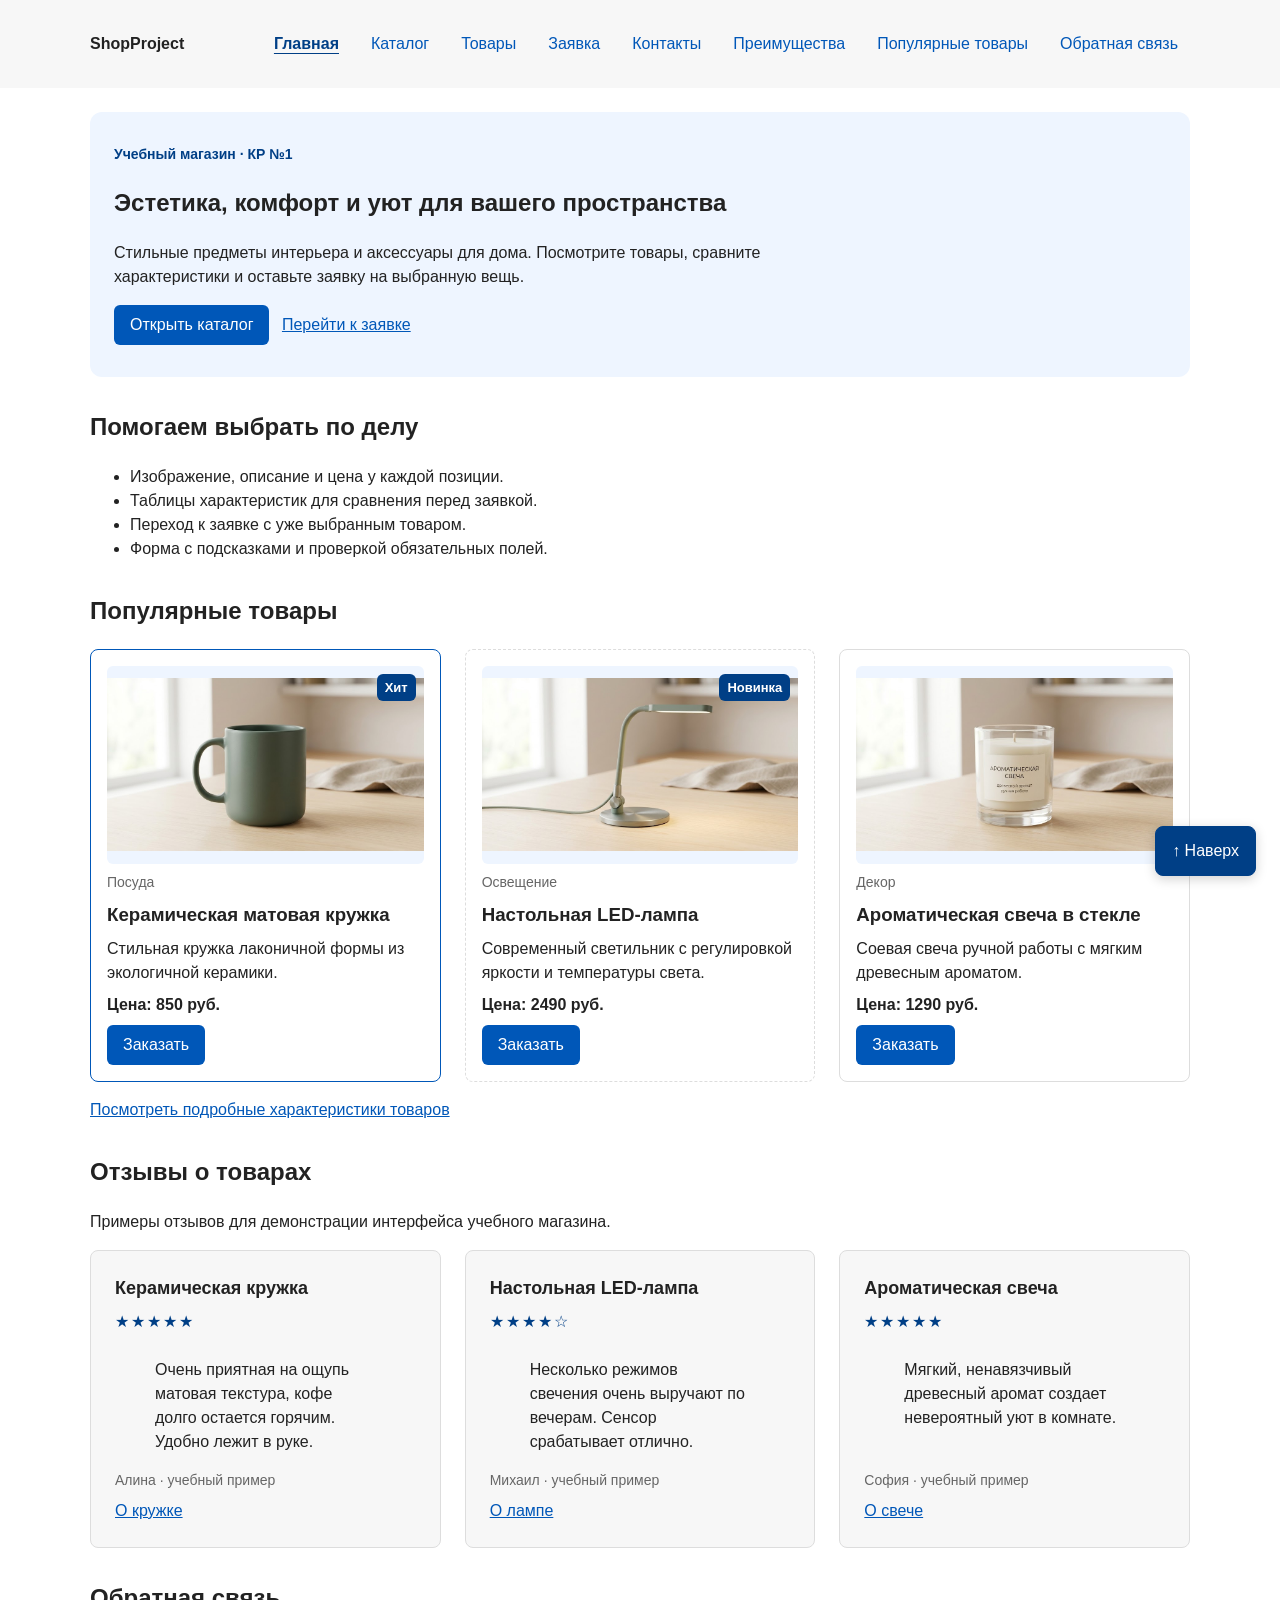
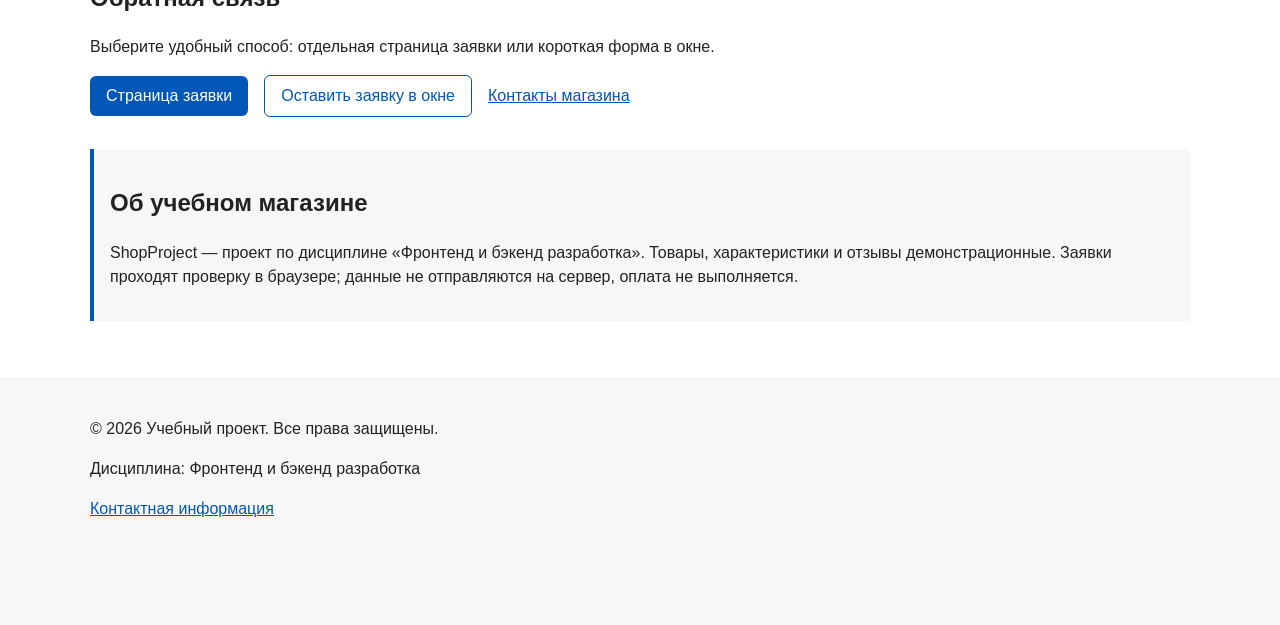
==== commit e648ce0e: "Сhanging all files" ====
--- a/index.html
+++ b/index.html
@@ -3,13 +3,13 @@
 <head>
   <meta charset="UTF-8">
   <meta name="viewport" content="width=device-width, initial-scale=1.0">
-  <meta name="description" content="Учебный интернет-магазин ShopProject: популярные товары, преимущества проекта и форма обратной связи.">
-  <title>Главная — Учебный интернет-магазин</title>
+  <meta name="description" content="ShopProject: кружка, лампа и ароматическая свеча. Характеристики, отзывы и учебная форма заявки.">
+  <title>Товары для рабочего места — ShopProject</title>
   <meta property="og:type" content="website">
   <meta property="og:locale" content="ru_RU">
   <meta property="og:site_name" content="ShopProject">
-  <meta property="og:title" content="Главная — Учебный интернет-магазин">
-  <meta property="og:description" content="Учебный интернет-магазин ShopProject: популярные товары, преимущества проекта и форма обратной связи.">
+  <meta property="og:title" content="Товары для рабочего места — ShopProject">
+  <meta property="og:description" content="ShopProject: кружка, лампа и ароматическая свеча. Характеристики, отзывы и учебная форма заявки.">
   <meta property="og:url" content="https://npeac-h.github.io/kr1-html-css-shop/">
   <meta property="og:image" content="https://npeac-h.github.io/kr1-html-css-shop/images/preview.jpg">
   <meta property="og:image:width" content="1200">
@@ -18,140 +18,153 @@
   <link rel="stylesheet" href="css/style.css">
   <script src="js/main.js" defer></script>
 </head>
-<body>
+<body class="page" id="top">
+  <a class="skip-link" href="#main-content">К содержимому</a>
   <header class="site-header">
-  <div class="site-header__inner">
-    <a class="site-header__logo" href="index.html">ShopProject</a>
-    <nav class="site-nav" aria-label="Основная навигация">
-      <ul class="site-nav__list">
-        <li class="site-nav__item">
-          <a class="site-nav__link site-nav__link--active" href="index.html">Главная</a>
-        </li>
-        <li class="site-nav__item">
-          <a class="site-nav__link" href="catalog.html">Каталог</a>
-        </li>
-        <li class="site-nav__item">
-          <a class="site-nav__link" href="contacts.html">Контакты</a>
-        </li>
+    <div class="site-header__inner">
+      <a class="site-header__logo" href="index.html">ShopProject</a>
+      <nav class="site-nav" aria-label="Основная навигация">
+        <ul class="site-nav__list">
+          <li class="site-nav__item"><a class="site-nav__link site-nav__link--active" href="index.html" aria-current="page">Главная</a></li>
+          <li class="site-nav__item"><a class="site-nav__link" href="catalog.html">Каталог</a></li>
+          <li class="site-nav__item"><a class="site-nav__link" href="product.html">Товары</a></li>
+          <li class="site-nav__item"><a class="site-nav__link" href="order.html">Заявка</a></li>
+          <li class="site-nav__item"><a class="site-nav__link" href="contacts.html">Контакты</a></li>
+          <li class="site-nav__item"><a class="site-nav__link" href="index.html#advantages">Преимущества</a></li>
+          <li class="site-nav__item"><a class="site-nav__link" href="index.html#popular">Популярные товары</a></li>
+          <li class="site-nav__item"><a class="site-nav__link" href="index.html#contacts">Обратная связь</a></li>
+        </ul>
+      </nav>
+    </div>
+  </header>
+  <main class="page__main" id="main-content" tabindex="-1">
+    <section class="hero">
+      <p class="hero__eyebrow">Учебный магазин · КР №1</p>
+      <h1 class="hero__title">Эстетика, комфорт и уют для вашего пространства</h1>
+      <p class="hero__description">Стильные предметы интерьера и аксессуары для дома. Посмотрите товары,
+        сравните характеристики и оставьте заявку на выбранную вещь.</p>
+      <a class="button button--primary" href="catalog.html">Открыть каталог</a>
+      <a class="hero__link" href="order.html">Перейти к заявке</a>
+    </section>
+
+    <section class="section" id="advantages">
+      <h2 class="section__title">Помогаем выбрать по делу</h2>
+      <ul class="advantages-list">
+        <li class="advantages-list__item">Изображение, описание и цена у каждой позиции.</li>
+        <li class="advantages-list__item">Таблицы характеристик для сравнения перед заявкой.</li>
+        <li class="advantages-list__item">Переход к заявке с уже выбранным товаром.</li>
+        <li class="advantages-list__item">Форма с подсказками и проверкой обязательных полей.</li>
       </ul>
-    </nav>
-  </div>
-  </header>
-  <main>
-    <section class="hero">
-      <h1>Учебный интернет-магазин</h1>
-      <p>
-        ShopProject — учебный многостраничный сайт интернет-магазина.
-        Посмотрите популярные товары, откройте полный каталог
-        или оставьте заявку через форму обратной связи.
-      </p>
-      <a class="button" href="catalog.html">Открыть каталог</a>
-      <a class="hero-link" href="#popular">Популярные товары</a>
-    </section>
-
-    <section class="section" id="advantages">
-      <h2>Преимущества проекта</h2>
-      <ul class="advantages-list">
-        <li>понятная семантическая HTML-структура;</li>
-        <li>единая навигация между страницами;</li>
-        <li>быстрые переходы к разделам по якорным ссылкам;</li>
-        <li>форма заявки с проверкой заполнения полей.</li>
-      </ul>
-      <a href="#contacts">Перейти к обратной связи</a>
     </section>
 
     <section class="section" id="popular">
-      <h2>Популярные товары</h2>
-
+      <h2 class="section__title">Популярные товары</h2>
       <div class="products-grid">
+        <!-- Товар 1: Кружка -->
+        <article class="product-card product-card--featured">
+          <span class="product-card__badge">Хит</span>
+          <a class="product-card__image-link" href="product.html#mug" aria-label="Подробнее: Керамическая матовая кружка">
+            <img class="product-card__image" src="images/mug.jpg" alt="Керамическая матовая кружка зеленого цвета" width="640" height="400" loading="lazy" decoding="async">
+          </a>
+          <p class="product-card__category">Посуда</p>
+          <h3 class="product-card__title"><a class="product-card__title-link" href="product.html#mug">Керамическая матовая кружка</a></h3>
+          <p class="product-card__description">Стильная кружка лаконичной формы из экологичной керамики.</p>
+          <p class="product-card__price">Цена: 850 руб.</p>
+          <button class="button button--primary product-card__button" type="button" data-product="Керамическая матовая кружка">Заказать</button>
+        </article>
+
+        <!-- Товар 2: Лампа -->
+        <article class="product-card product-card--new">
+          <span class="product-card__badge">Новинка</span>
+          <a class="product-card__image-link" href="product.html#lamp" aria-label="Подробнее: Настольная LED-лампа">
+            <img class="product-card__image" src="images/lamp.jpg" alt="Современная настольная LED-лампа" width="640" height="400" loading="lazy" decoding="async">
+          </a>
+          <p class="product-card__category">Освещение</p>
+          <h3 class="product-card__title"><a class="product-card__title-link" href="product.html#lamp">Настольная LED-лампа</a></h3>
+          <p class="product-card__description">Современный светильник с регулировкой яркости и температуры света.</p>
+          <p class="product-card__price">Цена: 2490 руб.</p>
+          <button class="button button--primary product-card__button" type="button" data-product="Настольная LED-лампа">Заказать</button>
+        </article>
+
+        <!-- Товар 3: Свеча -->
         <article class="product-card">
-          <div class="product-card__image-wrapper">
-            <img src="images/preview.jpg" alt="Товар 1" class="product-card__image">
-          </div>
-          <h3 class="product-card__title">Товар 1</h3>
-          <p>Краткое описание учебного товара.</p>
-          <p>Цена: 1000 руб.</p>
-          <button class="button product-card__button" type="button" data-product="Товар 1">
-            Заказать
-          </button>
-        </article>
-
-        <article class="product-card">
-          <div class="product-card__image-wrapper">
-            <img src="images/preview.jpg" alt="Товар 2" class="product-card__image">
-          </div>
-          <h3 class="product-card__title">Товар 2</h3>
-          <p>Краткое описание учебного товара.</p>
-          <p>Цена: 1500 руб.</p>
-          <button class="button product-card__button" type="button" data-product="Товар 2">
-            Заказать
-          </button>
-        </article>
-
-        <article class="product-card">
-          <div class="product-card__image-wrapper">
-            <img src="images/preview.jpg" alt="Товар 3" class="product-card__image">
-          </div>
-          <h3 class="product-card__title">Товар 3</h3>
-          <p>Краткое описание учебного товара.</p>
-          <p>Цена: 2000 руб.</p>
-          <button class="button product-card__button" type="button" data-product="Товар 3">
-            Заказать
-          </button>
+          <a class="product-card__image-link" href="product.html#candle" aria-label="Подробнее: Ароматическая свеча в стекле">
+            <img class="product-card__image" src="images/candle.jpg" alt="Ароматическая соевая свеча в стеклянном стакане" width="640" height="400" loading="lazy" decoding="async">
+          </a>
+          <p class="product-card__category">Декор</p>
+          <h3 class="product-card__title"><a class="product-card__title-link" href="product.html#candle">Ароматическая свеча в стекле</a></h3>
+          <p class="product-card__description">Соевая свеча ручной работы с мягким древесным ароматом.</p>
+          <p class="product-card__price">Цена: 1290 руб.</p>
+          <button class="button button--primary product-card__button" type="button" data-product="Ароматическая свеча в стекле">Заказать</button>
         </article>
       </div>
-    </section>
-
-    <section class="section" id="reviews">
-      <h2>Отзывы покупателей</h2>
+      <p><a href="product.html">Посмотреть подробные характеристики товаров</a></p>
+    </section>
+
+    <section class="section" id="reviews" aria-labelledby="reviews-title">
+      <h2 class="section__title" id="reviews-title">Отзывы о товарах</h2>
+      <p class="section__description">Примеры отзывов для демонстрации интерфейса учебного магазина.</p>
       <div class="reviews-grid">
-        <div class="review-card">
-          <div class="review-card__author">Алексей М.</div>
-          <p class="review-card__text">Отличный учебный магазин! Заказ оформил быстро, модальное окно работает отлично.</p>
-        </div>
-        <div class="review-card">
-          <div class="review-card__author">Елена К.</div>
-        <p class="review-card__text">Понравился дизайн и понятная структура каталога. Очень удобно.</p>
-        </div>
+        <article class="review-card">
+          <h3 class="review-card__title">Керамическая кружка</h3>
+          <p class="review-card__rating" aria-label="Оценка 5 из 5">★★★★★</p>
+          <blockquote>Очень приятная на ощупь матовая текстура, кофе долго остается горячим. Удобно лежит в руке.</blockquote>
+          <p class="review-card__author">Алина · учебный пример</p>
+          <a class="review-card__link" href="product.html#mug">О кружке</a>
+        </article>
+        <article class="review-card">
+          <h3 class="review-card__title">Настольная LED-лампа</h3>
+          <p class="review-card__rating" aria-label="Оценка 4 из 5">★★★★☆</p>
+          <blockquote>Несколько режимов свечения очень выручают по вечерам. Сенсор срабатывает отлично.</blockquote>
+          <p class="review-card__author">Михаил · учебный пример</p>
+          <a class="review-card__link" href="product.html#lamp">О лампе</a>
+        </article>
+        <article class="review-card">
+          <h3 class="review-card__title">Ароматическая свеча</h3>
+          <p class="review-card__rating" aria-label="Оценка 5 из 5">★★★★★</p>
+          <blockquote>Мягкий, ненавязчивый древесный аромат создает невероятный уют в комнате.</blockquote>
+          <p class="review-card__author">София · учебный пример</p>
+          <a class="review-card__link" href="product.html#candle">О свече</a>
+        </article>
       </div>
     </section>
 
     <section class="section" id="contacts">
-      <h2>Обратная связь</h2>
-      <p>Оставьте заявку на товар или задайте вопрос через форму в модальном окне.</p>
-      <button class="button" type="button" data-open-order>Оставить заявку</button>
-      <p><a href="contacts.html">Контактная информация магазина</a></p>
-      <p class="success-message" id="success-message" role="status" hidden>
-        Заявка проверена. В учебной версии данные не отправляются на сервер.
-      </p>
+      <h2 class="section__title">Обратная связь</h2>
+      <p>Выберите удобный способ: отдельная страница заявки или короткая форма в окне.</p>
+      <div class="action-list">
+        <a class="button button--primary" href="order.html">Страница заявки</a>
+        <button class="button button--secondary" type="button" data-open-order>Оставить заявку в окне</button>
+        <a href="contacts.html">Контакты магазина</a>
+      </div>
+      <p class="success-message" id="success-message" role="status" tabindex="-1" hidden></p>
     </section>
 
     <aside class="aside-info">
-      <h2>Информация для студентов</h2>
-      <p>
-        Проект выполнен в рамках дисциплины «Фронтенд и бэкенд разработка».
-        На сайте доступны главная страница, каталог и контакты.
-        Форма заявки демонстрирует проверку данных без подключения backend.
-      </p>
+      <h2 class="aside-info__title">Об учебном магазине</h2>
+      <p>ShopProject — проект по дисциплине «Фронтенд и бэкенд разработка».
+        Товары, характеристики и отзывы демонстрационные. Заявки проходят проверку в браузере;
+        данные не отправляются на сервер, оплата не выполняется.</p>
     </aside>
   </main>
-  <footer>
-    <div class="site-footer">
+  <footer class="site-footer">
+    <div class="site-footer__inner">
       <p>&copy; 2026 Учебный проект. Все права защищены.</p>
       <p>Дисциплина: Фронтенд и бэкенд разработка</p>
       <p><a href="contacts.html">Контактная информация</a></p>
     </div>
   </footer>
+  <a class="back-to-top" href="#top" aria-label="Наверх страницы">↑ Наверх</a>
 <dialog class="order-dialog" id="order-dialog" aria-labelledby="order-dialog-title">
-  <h2 class="order-dialog__title" id="order-dialog-title">Оформление заявки</h2>
-
+  <h2 class="order-dialog__title" id="order-dialog-title" tabindex="-1" autofocus>Оформление заявки</h2>
+
+  <p class="order-dialog__product" id="selected-product-label" hidden></p>
   <form class="order-form" id="order-form" action="#" method="post" novalidate>
     <input id="selected-product" name="selected-product" type="hidden">
 
     <div class="order-form__field">
       <label class="order-form__label" for="order-name">Имя</label>
-      <input
-        class="order-form__input"
+      <input class="order-form__input"
         id="order-name"
         name="name"
         type="text"
@@ -164,8 +177,7 @@
 
     <div class="order-form__field">
       <label class="order-form__label" for="order-email">E-mail</label>
-      <input
-        class="order-form__input"
+      <input class="order-form__input"
         id="order-email"
         name="email"
         type="email"
@@ -177,23 +189,23 @@
 
     <div class="order-form__field">
       <label class="order-form__label" for="order-phone">Телефон</label>
-      <input
-        class="order-form__input"
+      <input class="order-form__input"
         id="order-phone"
+        aria-describedby="order-phone-hint"
         name="phone"
+        autocomplete="tel"
         type="tel"
         inputmode="tel"
         placeholder="+7 (900) 000-00-00"
         pattern="^\+7 \(\d{3}\) \d{3}-\d{2}-\d{2}$"
         required
       >
-      <small>Формат: +7 (900) 000-00-00</small>
+      <small class="order-form__hint" id="order-phone-hint">Формат: +7 (900) 000-00-00</small>
     </div>
 
     <div class="order-form__field">
       <label class="order-form__label" for="order-date">Дата связи</label>
-      <input
-        class="order-form__input"
+      <input class="order-form__input"
         id="order-date"
         name="date"
         type="date"
@@ -212,8 +224,7 @@
 
     <div class="order-form__field">
       <label class="order-form__label" for="order-comment">Комментарий</label>
-      <textarea
-        class="order-form__textarea"
+      <textarea class="order-form__textarea"
         id="order-comment"
         name="comment"
         rows="4"
@@ -221,10 +232,9 @@
       ></textarea>
     </div>
 
-    <div class="order-form__field order-form__field--checkbox">
-      <label class="order-form__label">
-        <input
-          class="order-form__checkbox"
+    <div class="order-form__field">
+      <label class="order-form__label" for="order-agreement">
+        <input class="order-form__input order-form__input--checkbox"
           id="order-agreement"
           name="agreement"
           type="checkbox"
@@ -240,6 +250,5 @@
     </div>
   </form>
 </dialog>
-<a class="back-to-top" href="#" aria-label="Наверх">↑</a>
 </body>
 </html>
--- a/css/style.css
+++ b/css/style.css
@@ -1,12 +1,42 @@
-/* ===============================
-   2. Базовые стили
-   =============================== */
-
+/* 1. Дизайн-токены проекта. */
+:root {
+  --color-bg: #ffffff;
+  --color-text: #222222;
+  --color-muted: #666666;
+  --color-primary: #0057b8;
+  --color-primary-dark: #003f86;
+  --color-border: #dddddd;
+  --color-surface: #f7f7f7;
+  --color-surface-accent: #eef5ff;
+  --color-field-muted: #eeeeee;
+  --color-danger: #b00020;
+  --color-success: #168a2f;
+  --color-success-bg: #eefaf0;
+  --color-white: #ffffff;
+  --color-backdrop: rgba(0, 0, 0, 0.5);
+
+  --space-xs: 4px;
+  --space-sm: 8px;
+  --space-md: 16px;
+  --space-lg: 24px;
+  --space-xl: 32px;
+
+  --radius-sm: 6px;
+  --radius-md: 8px;
+  --radius-lg: 12px;
+  --container-width: 1100px;
+}
+
+/* 2. Сброс и общие правила документа. Компоненты оформляются классами. */
 * {
   box-sizing: border-box;
 }
 
-body {
+html {
+  scroll-behavior: smooth;
+}
+
+.page {
   margin: 0;
   font-family: Arial, sans-serif;
   line-height: 1.5;
@@ -14,41 +44,38 @@
   background-color: var(--color-bg);
 }
 
-/*
-  Задаём внутренние отступы для основных областей страницы.
-  Это делает содержимое визуально отделённым от краёв окна браузера.
-*/
-header,
-main,
-footer {
+.page__main {
   padding: var(--space-lg);
 }
 
-
-/*
-  Оформляем шапку страницы.
-  Пока используется простой светло-серый фон.
-*/
-header {
+a {
+  color: var(--color-primary);
+}
+
+a:hover {
+  color: var(--color-primary-dark);
+}
+
+a:focus-visible {
+  outline: 2px solid var(--color-primary);
+  outline-offset: 3px;
+}
+
+:target {
+  outline: 2px dashed var(--color-primary);
+  outline-offset: 4px;
+}
+
+/* 3. Шапка и самостоятельный блок навигации. */
+.site-header {
   position: sticky;
   top: 0;
   z-index: 10;
+  padding: var(--space-lg);
   background-color: var(--color-surface);
 }
 
-/*
-  Оформляем подвал страницы тем же фоном,
-  чтобы визуально отделить его от основного содержимого.
-*/
-footer {
-  background-color: var(--color-surface);
-}
-
-/*
-  Ограничиваем ширину содержимого шапки,
-  чтобы оно не растягивалось слишком сильно на широких экранах.
-*/
-.site-header {
+.site-header__inner {
   display: flex;
   flex-wrap: wrap;
   align-items: center;
@@ -58,58 +85,53 @@
   margin: 0 auto;
 }
 
-/*
-  Оформляем текстовый логотип.
-*/
-.site-logo {
+.site-header__logo {
   font-weight: bold;
   text-decoration: none;
-  color: #222222;
-}
-
-/*
-  Убираем стандартные отступы и маркеры списка навигации.
-*/
+  color: var(--color-text);
+}
+
 .site-nav__list {
   display: flex;
   flex-wrap: wrap;
   justify-content: center;
   align-items: center;
-  gap: var(--space-md);
+  gap: var(--space-sm);
   padding: 0;
   margin: 0;
   list-style: none;
 }
 
-/*
-  Отступы между пунктами меню задаются через gap у списка.
-*/
-.site-nav__list li {
+.site-nav__item {
   margin: 0;
 }
 
-/*
-  Оформляем ссылки меню.
-*/
-.site-nav__list a {
+.site-nav__link {
   display: inline-block;
-  padding: var(--space-sm) var(--space-md);
+  padding: var(--space-sm) 12px;
   color: var(--color-primary);
   text-decoration: none;
   border-radius: var(--radius-sm);
 }
 
-/* Подсветка всей кликабельной области пункта меню. */
-.site-nav__list a:hover,
-.site-nav__list a[aria-current="page"]:hover {
+.site-nav__link--active {
+  color: var(--color-primary-dark);
+  font-weight: bold;
+  text-decoration: underline;
+  text-underline-offset: 4px;
+}
+
+.site-nav__link:hover {
   color: var(--color-white);
   background-color: var(--color-primary);
 }
 
-/*
-  Hero-блок — первый крупный блок страницы.
-  Он визуально отделяется от остальных разделов фоном и отступами.
-*/
+.site-nav__link:focus-visible {
+  outline: 2px solid var(--color-primary);
+  outline-offset: 3px;
+}
+
+/* 4. Разделы страниц и хлебные крошки. */
 .hero {
   max-width: var(--container-width);
   margin: 0 auto var(--space-xl);
@@ -118,20 +140,54 @@
   border-radius: var(--radius-lg);
 }
 
+.hero__link {
+  display: inline-block;
+  margin: var(--space-sm);
+}
+
 .section {
   max-width: var(--container-width);
   margin: 0 auto var(--space-xl);
-  scroll-margin-top: 140px;
-}
-
-.section h2 {
+  scroll-margin-top: 180px;
+}
+
+.section__title {
   margin-top: 0;
 }
 
-
-/*
-  Grid размещает карточки в три колонки, Flexbox выравнивает их содержимое.
-*/
+.breadcrumbs {
+  max-width: var(--container-width);
+  margin: 0 auto var(--space-md);
+  font-size: 14px;
+  color: var(--color-muted);
+}
+
+.breadcrumbs__link {
+  color: var(--color-primary);
+}
+
+.breadcrumbs__current::before {
+  content: " / ";
+  color: var(--color-muted);
+}
+
+.aside-info {
+  max-width: var(--container-width);
+  margin: 0 auto var(--space-xl);
+  padding: var(--space-md);
+  border-left: 4px solid var(--color-primary);
+  background-color: var(--color-surface);
+}
+
+.contact-details {
+  font-style: normal;
+}
+
+.contact-details__item {
+  margin-bottom: var(--space-sm);
+}
+
+/* 5. Grid управляет раскладкой, карточка не зависит от страницы. */
 .products-grid {
   display: grid;
   grid-template-columns: repeat(3, minmax(0, 1fr));
@@ -139,55 +195,34 @@
 }
 
 .product-card {
+  position: relative;
   display: flex;
   flex-direction: column;
   gap: var(--space-sm);
   min-width: 0;
-  margin-bottom: 0;
   padding: var(--space-md);
   border: 1px solid var(--color-border);
   border-radius: var(--radius-md);
   background-color: var(--color-bg);
 }
 
-.product-card:hover {
+.product-card:hover,
+.product-card--featured {
   border-color: var(--color-primary);
 }
 
-.product-card h3,
-.product-card p {
+.product-card__title,
+.product-card__description,
+.product-card__price {
   margin: 0;
 }
 
-.product-card .button {
+.product-card__button {
   align-self: flex-start;
   margin-top: auto;
 }
 
-footer {
-  scroll-margin-top: 140px;
-}
-
-@media (max-width: 800px) {
-  .products-grid {
-    grid-template-columns: repeat(2, minmax(0, 1fr));
-  }
-}
-
-@media (max-width: 540px) {
-  header,
-  main,
-  footer {
-    padding: var(--space-md);
-  }
-
-  .products-grid {
-    grid-template-columns: 1fr;
-  }
-}
-
-
-/* Каталог: именованные области Grid для фильтров и товаров. */
+/* 6. Каталог и его фильтры. */
 .catalog-layout {
   display: grid;
   grid-template-columns: 260px minmax(0, 1fr);
@@ -212,22 +247,22 @@
   min-width: 0;
 }
 
-.catalog-filters h2,
-.catalog-products h2 {
+.catalog-filters__title,
+.catalog-products__title {
   margin-top: 0;
 }
 
-.filters-note {
+.catalog-filters__note {
   color: var(--color-muted);
   font-size: 14px;
 }
 
-.filters-form {
+.catalog-filters__form {
   display: grid;
   gap: var(--space-md);
 }
 
-.filters-form fieldset {
+.catalog-filters__group {
   min-width: 0;
   margin: 0;
   padding: var(--space-md);
@@ -235,16 +270,20 @@
   border-radius: var(--radius-sm);
 }
 
-.filters-form legend {
+.catalog-filters__legend {
   font-weight: 700;
 }
 
-.filters-form label {
+.catalog-filters__label {
   display: block;
   margin-bottom: var(--space-sm);
 }
 
-.filters-form input[type="number"] {
+.catalog-filters__label--range-end {
+  margin-top: var(--space-sm);
+}
+
+.catalog-filters__input {
   width: 100%;
   padding: var(--space-sm) 10px;
   border: 1px solid var(--color-border);
@@ -254,38 +293,50 @@
   font: inherit;
 }
 
-.filters-form input[type="number"] + label {
-  margin-top: var(--space-sm);
-}
-
-.filters-form input:focus-visible {
+.catalog-filters__input:focus-visible,
+.catalog-filters__checkbox:focus-visible {
   outline: 2px solid var(--color-primary);
   outline-offset: 3px;
 }
 
-.filters-form .button {
+.catalog-filters__button {
   justify-self: start;
 }
 
-/* Общий вид ссылок и кнопок действий. */
+/* 7. Общий блок кнопки и его варианты. */
 .button {
   display: inline-block;
+  padding: var(--space-sm) var(--space-md);
+  border: none;
+  border-radius: var(--radius-sm);
   font: inherit;
-  padding: var(--space-sm) var(--space-md);
+  text-decoration: none;
+  cursor: pointer;
+  transition: background-color 160ms ease, box-shadow 160ms ease, transform 160ms ease;
+}
+
+.button--primary {
   color: var(--color-white);
   background-color: var(--color-primary);
-  text-decoration: none;
-  border: none;
-  border-radius: var(--radius-sm);
-  cursor: pointer;
-}
-
-.button:hover {
+}
+
+.button--primary:hover {
+  color: var(--color-white);
   background-color: var(--color-primary-dark);
-  outline: 2px solid var(--color-primary);
-  outline-offset: 3px;
-}
-
+}
+
+.button--secondary {
+  color: var(--color-primary);
+  background-color: transparent;
+  border: 1px solid var(--color-primary);
+}
+
+.button--secondary:hover {
+  color: var(--color-white);
+  background-color: var(--color-primary);
+}
+
+.button:hover,
 .button:focus-visible {
   outline: 2px solid var(--color-primary);
   outline-offset: 3px;
@@ -294,115 +345,92 @@
 .button:disabled {
   opacity: 0.6;
   cursor: not-allowed;
-}
-
-
-/*
-  Дополнительный информационный блок.
-*/
-.aside-info {
-  max-width: var(--container-width);
-  margin: 0 auto var(--space-xl);
-  padding: var(--space-md);
-  border-left: 4px solid var(--color-primary);
-  background-color: var(--color-surface);
-}
-
-
-/*
-  Модальное окно.
-  Элемент dialog сам умеет открываться поверх страницы.
-*/
+  transform: none;
+  outline: none;
+}
+
+/* 8. Модальное окно и независимая форма. */
 .order-dialog {
   width: min(100% - 32px, 560px);
-  padding: 24px;
+  padding: var(--space-lg);
   border: none;
-  border-radius: 12px;
-}
-
-/*
-  Затемнение фона за модальным окном.
-*/
+  border-radius: var(--radius-lg);
+}
+
 .order-dialog::backdrop {
-  background-color: rgba(0, 0, 0, 0.5);
-}
-
-/*
-  Поле формы.
-  Каждый блок получает нижний отступ.
-*/
-.form-field {
-  margin-bottom: 16px;
-}
-
-/*
-  Подпись поля.
-*/
-.form-field label {
+  background-color: var(--color-backdrop);
+}
+
+.order-dialog__title {
+  margin-top: 0;
+}
+
+.order-form__field {
+  margin-bottom: var(--space-md);
+}
+
+.order-form__label {
   display: block;
-  margin-bottom: 6px;
-}
-
-/*
-  Основные поля формы.
-*/
-.form-field input,
-.form-field select,
-.form-field textarea {
+  margin-bottom: var(--space-xs);
+}
+
+.order-form__input,
+.order-form__select,
+.order-form__textarea {
   width: 100%;
   padding: 10px 12px;
-  border: 1px solid #cccccc;
-  border-radius: 6px;
+  border: 1px solid var(--order-field-border, var(--color-border));
+  border-radius: var(--radius-sm);
+  background-color: var(--order-field-bg, var(--color-white));
   font: inherit;
 }
 
-/*
-  Checkbox не должен занимать всю ширину.
-*/
-.form-field input[type="checkbox"] {
+.order-form__input--checkbox {
   width: auto;
-}
-
-/*
-  Подсказка под полем телефона.
-*/
-.form-field small {
+  background-color: var(--color-white);
+}
+
+.order-form__hint {
   display: block;
-  margin-top: 4px;
-  color: #666666;
-}
-
-/*
-  Видимый фокус для клавиатурной навигации.
-*/
-.form-field input:focus-visible,
-.form-field select:focus-visible,
-.form-field textarea:focus-visible,
-.form-actions button:focus-visible {
-  outline: 2px solid #0057b8;
-  outline-offset: 2px;
-}
-
-/*
-  Подсветка ошибочных полей.
-  Атрибут aria-invalid будет добавляться через JavaScript.
-*/
-[aria-invalid="true"] {
-  border-color: #b00020;
-}
-
-/*
-  Кнопки формы.
-*/
-.form-actions {
+  margin-top: var(--space-xs);
+  color: var(--color-muted);
+}
+
+/* Контекст фокуса передаётся через переменные, без цепочек вложенных селекторов. */
+.order-form:has(:is(.order-form__input:not(.order-form__input--checkbox), .order-form__select, .order-form__textarea):focus) {
+  --order-field-bg: var(--color-field-muted);
+  --order-field-border: var(--color-muted);
+}
+
+:is(.order-form__input, .order-form__select, .order-form__textarea):where(:focus) {
+  border-color: var(--color-primary);
+  background-color: var(--color-white);
+}
+
+.order-form__input:focus-visible,
+.order-form__select:focus-visible,
+.order-form__textarea:focus-visible {
+  outline: 2px solid var(--color-primary);
+  outline-offset: 3px;
+}
+
+.order-form__input--error,
+.order-form__select--error,
+.order-form__textarea--error {
+  border-color: var(--color-danger);
+}
+
+.order-form__input--checkbox.order-form__input--error {
+  outline: 2px solid var(--color-danger);
+  outline-offset: 3px;
+}
+
+.order-form__actions {
   display: flex;
-  gap: 12px;
-  margin-top: 20px;
-}
-
-/*
-  Сообщение об успешной отправке.
-*/
+  gap: var(--space-md);
+  margin-top: var(--space-lg);
+}
+
 .success-message {
   max-width: var(--container-width);
   margin: var(--space-lg) auto;
@@ -411,230 +439,351 @@
   background-color: var(--color-success-bg);
 }
 
-
-
-
-/* ===============================
-   1. Переменные проекта
-   =============================== */
-:root {
-  /* Основные цвета проекта */
-  --color-bg: #ffffff;
-  --color-text: #222222;
-  --color-muted: #666666;
-  --color-primary: #0057b8;
-  --color-primary-dark: #003f86;
-  --color-border: #dddddd;
-  --color-surface: #f7f7f7;
-  --color-surface-accent: #eef5ff;
-  --color-danger: #b00020;
-  --color-success: #168a2f;
-  --color-success-bg: #eefaf0;
-  --color-white: #ffffff;
-
-  /* Отступы */
-  --space-xs: 4px;
-  --space-sm: 8px;
-  --space-md: 16px;
-  --space-lg: 24px;
-  --space-xl: 32px;
-
-  /* Скругления */
-  --radius-sm: 6px;
-  --radius-md: 8px;
-  --radius-lg: 12px;
-
-  /* Размеры */
-  --container-width: 1100px;
-}
-
-
-
-
-/* ===============================
-   3. Общие элементы интерфейса
-   =============================== */
-
-a {
+/* 9. Подвал. */
+.site-footer {
+  padding: var(--space-lg) var(--space-lg) 88px;
+  background-color: var(--color-surface);
+  scroll-margin-top: 180px;
+}
+
+.site-footer__inner {
+  max-width: var(--container-width);
+  margin: 0 auto;
+}
+
+/* 10. Иллюстрации, отзывы и дополнения практики №8. */
+.skip-link {
+  position: fixed;
+  top: var(--space-sm);
+  left: var(--space-md);
+  z-index: 30;
+  padding: var(--space-sm) var(--space-md);
+  color: var(--color-white);
+  background-color: var(--color-primary-dark);
+  transform: translateY(-200%);
+}
+
+.skip-link:focus-visible {
+  transform: translateY(0);
+}
+
+.hero__eyebrow {
+  margin-top: 0;
+  color: var(--color-primary-dark);
+  font-size: 14px;
+  font-weight: 700;
+}
+
+.hero__description {
+  max-width: 720px;
+}
+
+.product-card {
+  overflow-wrap: anywhere;
+  transition: border-color 160ms ease, box-shadow 160ms ease, transform 160ms ease;
+}
+
+.product-card:hover {
+  box-shadow: 0 6px 20px rgba(0, 57, 120, 0.12);
+  transform: translateY(-3px);
+}
+
+.product-card:focus-within {
+  border-color: var(--color-primary);
+  box-shadow: 0 0 0 2px var(--color-surface-accent);
+}
+
+.product-card:active {
+  transform: translateY(0);
+}
+
+.product-card--new {
+  border-style: dashed;
+}
+
+.product-card__badge {
+  position: absolute;
+  top: var(--space-lg);
+  right: var(--space-lg);
+  z-index: 1;
+  padding: var(--space-xs) var(--space-sm);
+  color: var(--color-white);
+  background-color: var(--color-primary-dark);
+  border-radius: var(--radius-sm);
+  font-size: 13px;
+  font-weight: 700;
+  pointer-events: none;
+}
+
+.product-card__image-link {
+  display: block;
+  border-radius: var(--radius-sm);
+}
+
+.product-card__image,
+.product-detail__image {
+  display: block;
+  width: 100%;
+  height: auto;
+  aspect-ratio: 8 / 5;
+  object-fit: contain;
+  border-radius: var(--radius-sm);
+  background-color: var(--color-surface-accent);
+}
+
+.product-card__category,
+.product-detail__category {
+  margin: 0;
+  color: var(--color-muted);
+  font-size: 14px;
+}
+
+.product-card__title-link {
+  color: var(--color-text);
+  text-decoration: none;
+}
+
+.product-card__title-link:hover {
   color: var(--color-primary);
-}
-
-a:hover {
+  text-decoration: underline;
+}
+
+.product-card__price {
+  font-weight: 700;
+}
+
+.reviews-grid {
+  display: grid;
+  grid-template-columns: repeat(3, minmax(0, 1fr));
+  gap: var(--space-lg);
+}
+
+.review-card {
+  display: flex;
+  flex-direction: column;
+  padding: var(--space-lg);
+  border: 1px solid var(--color-border);
+  border-radius: var(--radius-md);
+  background-color: var(--color-surface);
+}
+
+.review-card__title {
+  margin: 0;
+  font-size: 18px;
+}
+
+.review-card__rating {
+  margin: var(--space-sm) 0;
   color: var(--color-primary-dark);
-}
-
-a:focus-visible {
-  outline: 2px solid var(--color-primary);
-  outline-offset: 3px;
-}
-
-
-/* ===============================
-   5. Форма и модальное окно (БЭМ)
-   =============================== */
-
-.order-dialog {
-  width: min(100% - 32px, 560px);
-  padding: var(--space-lg);
-  border: none;
-  border-radius: var(--radius-lg);
-  background-color: var(--color-bg);
-}
-
-.order-dialog::backdrop {
-  background-color: rgba(0, 0, 0, 0.5);
-}
-
-.order-dialog__title {
-  margin-top: 0;
-  color: var(--color-text);
-}
-
-.order-form__field {
-  margin-bottom: var(--space-md);
-}
-
-.order-form__label {
-  display: block;
-  margin-bottom: var(--space-xs);
-  color: var(--color-text);
-}
-
-.order-form__input,
-.order-form__select,
-.order-form__textarea {
-  width: 100%;
-  padding: 10px 12px;
-  border: 1px solid var(--color-border);
-  border-radius: var(--radius-sm);
-  background-color: var(--color-white);
-  font: inherit;
-  color: var(--color-text);
-}
-
-.order-form__checkbox {
-  width: auto;
-  margin-right: var(--space-xs);
-}
-
-.order-form__field small {
-  display: block;
-  margin-top: var(--space-xs);
+  letter-spacing: 2px;
+}
+
+.review-card__quote {
+  margin: 0 0 var(--space-md);
+}
+
+.review-card__author {
+  margin: auto 0 var(--space-sm);
   color: var(--color-muted);
-}
-
-.order-form__input:focus,
-.order-form__select:focus,
-.order-form__textarea:focus {
-  border-color: var(--color-primary);
-}
-
-.order-form:has(.order-form__field :is(input:not([type="checkbox"]), select, textarea):focus)
-  .order-form__field :is(input:not([type="checkbox"]), select, textarea):not(:focus) {
-  background-color: #eeeeee;
-}
-
-.order-form:has(.order-form__field :is(input:not([type="checkbox"]), select, textarea):focus)
-  .order-form__field :is(input:not([type="checkbox"]), select, textarea):not(:focus):not([aria-invalid="true"]) {
-  border-color: var(--color-muted);
-}
-
-.order-form__input:focus-visible,
-.order-form__select:focus-visible,
-.order-form__textarea:focus-visible,
-.order-form__actions button:focus-visible {
-  outline: 2px solid var(--color-primary);
-  outline-offset: 3px;
-}
-
-[aria-invalid="true"] {
-  border-color: var(--color-danger);
-}
-
-.order-form__actions {
-  display: flex;
-  gap: 12px;
-  margin-top: 20px;
-}
-
-/* Модификаторы кнопок */
-.button--primary {
+  font-size: 14px;
+}
+
+.review-card__link {
+  align-self: flex-start;
+}
+
+.back-to-top {
+  position: fixed;
+  right: var(--space-lg);
+  bottom: var(--space-lg);
+  z-index: 20;
+  padding: 12px var(--space-md);
+  border: 1px solid var(--color-primary-dark);
+  border-radius: var(--radius-md);
+  color: var(--color-white);
+  background-color: var(--color-primary-dark);
+  text-decoration: none;
+  box-shadow: 0 3px 12px rgba(0, 0, 0, 0.18);
+}
+
+.back-to-top:hover,
+.back-to-top:active {
   color: var(--color-white);
   background-color: var(--color-primary);
 }
-.button--primary:hover {
-  background-color: var(--color-primary-dark);
-}
-.button--secondary {
-  color: var(--color-primary);
-  background-color: transparent;
-  border: 1px solid var(--color-primary);
-}
-.button--secondary:hover {
+
+.button:active:not(:disabled) {
+  transform: translateY(1px);
+  box-shadow: inset 0 2px 4px rgba(0, 0, 0, 0.2);
+}
+
+.button--primary:disabled {
   color: var(--color-white);
   background-color: var(--color-primary);
 }
 
-/* Навигация и якорные ссылки многостраничного сайта. */
-html {
-  scroll-behavior: smooth;
-}
-
-:target {
-  outline: 2px dashed var(--color-primary);
-  outline-offset: 4px;
-}
-
-.site-nav__list a[aria-current="page"] {
+.product-links,
+.action-list {
+  display: flex;
+  flex-wrap: wrap;
+  align-items: center;
+  gap: var(--space-md);
+}
+
+.product-detail {
+  display: grid;
+  grid-template-columns: minmax(0, 1fr) minmax(0, 1fr);
+  gap: var(--space-xl);
+  max-width: var(--container-width);
+  margin: 0 auto var(--space-xl);
+  padding: var(--space-lg);
+  border: 1px solid var(--color-border);
+  border-radius: var(--radius-lg);
+  scroll-margin-top: 180px;
+}
+
+.product-detail__figure {
+  min-width: 0;
+  margin: 0;
+}
+
+.product-detail__caption {
+  margin-top: var(--space-sm);
+  color: var(--color-muted);
+  font-size: 14px;
+}
+
+.product-detail__content {
+  min-width: 0;
+}
+
+.product-detail__title {
+  margin: var(--space-sm) 0;
+}
+
+.product-detail__price {
+  font-size: 24px;
+  font-weight: 700;
+}
+
+.product-table {
+  width: 100%;
+  border-collapse: collapse;
+  font-size: 14px;
+}
+
+.product-table__caption {
+  margin-bottom: var(--space-sm);
+  text-align: left;
+  font-weight: 700;
+}
+
+.product-table__head {
+  background-color: var(--color-surface-accent);
+}
+
+.product-table__cell {
+  padding: var(--space-sm) 12px;
+  border: 1px solid var(--color-border);
+  text-align: left;
+  vertical-align: top;
+  overflow-wrap: anywhere;
+}
+
+.product-table__cell--label {
+  width: 44%;
+  font-weight: 400;
+}
+
+.order-layout {
+  display: grid;
+  grid-template-columns: minmax(0, 2fr) minmax(0, 1fr);
+  align-items: start;
+  gap: var(--space-xl);
+}
+
+.order-form--page,
+.order-help {
+  min-width: 0;
+  padding: var(--space-lg);
+  border: 1px solid var(--color-border);
+  border-radius: var(--radius-lg);
+}
+
+.order-help {
+  background-color: var(--color-surface-accent);
+}
+
+.order-help__title {
+  margin-top: 0;
+}
+
+.order-help__steps {
+  padding-left: var(--space-lg);
+}
+
+.order-form__actions {
+  flex-wrap: wrap;
+}
+
+.order-dialog__product {
   color: var(--color-primary-dark);
-  font-weight: bold;
-  text-decoration: underline;
-  text-underline-offset: 4px;
-}
-
-.breadcrumbs {
-  max-width: var(--container-width);
-  margin: 0 auto var(--space-md);
-  font-size: 14px;
-  color: var(--color-muted);
-}
-
-.breadcrumbs__link {
-  color: var(--color-primary);
-  text-decoration: none;
-}
-
-.breadcrumbs__link:hover {
-  text-decoration: underline;
-}
-
-.breadcrumbs__current::before {
-  content: " / ";
-  color: var(--color-muted);
-}
-
-.site-footer {
-  max-width: var(--container-width);
-  margin: 0 auto;
-}
-
-.hero-link {
-  display: inline-block;
-  margin: var(--space-sm);
-}
-
-.contact-details {
-  font-style: normal;
-}
-
-.contact-details li {
-  margin-bottom: var(--space-sm);
-}
-
-/* Переносимое меню на узком экране не перекрывает цель якоря. */
+  font-weight: 700;
+}
+
+/* 11. Раскладка на узких экранах и уменьшение движения. */
+@media (max-width: 800px) {
+  .products-grid {
+    grid-template-columns: repeat(2, minmax(0, 1fr));
+  }
+
+  .catalog-layout {
+    grid-template-columns: minmax(0, 1fr);
+    grid-template-areas: "filters" "products";
+  }
+
+  .product-detail,
+  .order-layout,
+  .reviews-grid {
+    grid-template-columns: minmax(0, 1fr);
+  }
+
+  .site-header {
+    position: static;
+  }
+
+  .section,
+  .product-detail {
+    scroll-margin-top: var(--space-md);
+  }
+}
+
 @media (max-width: 540px) {
-  header {
+  .site-header,
+  .page__main {
+    padding: var(--space-md);
+  }
+
+  .site-header {
     position: static;
+  }
+
+  .products-grid {
+    grid-template-columns: 1fr;
+  }
+
+  .site-footer {
+    padding: var(--space-md) var(--space-md) 88px;
+  }
+
+  .product-detail,
+  .order-form--page {
+    padding: var(--space-md);
+  }
+
+  .back-to-top {
+    right: var(--space-md);
+    bottom: var(--space-md);
   }
 
   .section {
@@ -646,92 +795,13 @@
   html {
     scroll-behavior: auto;
   }
-}
-/* ===============================
-   6. Дополнительные доработки (Пр. 8)
-   =============================== */
-
-/* Аккуратная работа с изображениями в карточках */
-.product-card__image-wrapper {
-  width: 100%;
-  height: 160px;
-  overflow: hidden;
-  border-radius: var(--radius-sm);
-  margin-bottom: var(--space-sm);
-  background-color: var(--color-surface);
-}
-
-.product-card__image {
-  width: 100%;
-  height: 100%;
-  object-fit: cover;
-  transition: transform 0.3s ease;
-}
-
-.product-card:hover .product-card__image {
-  transform: scale(1.05);
-}
-
-/* Дополнительные состояния карточек и кнопок */
-.product-card {
-  transition: border-color 0.2s ease, transform 0.2s ease, box-shadow 0.2s ease;
-}
-
-.product-card:hover {
-  transform: translateY(-2px);
-  box-shadow: 0 4px 12px rgba(0, 0, 0, 0.05);
-}
-
-.button:active {
-  transform: scale(0.98);
-}
-
-/* Блок отзывов */
-.reviews-grid {
-  display: grid;
-  grid-template-columns: repeat(auto-fit, minmax(280px, 1fr));
-  gap: var(--space-lg);
-  margin-top: var(--space-md);
-}
-
-.review-card {
-  padding: var(--space-md);
-  border: 1px solid var(--color-border);
-  border-radius: var(--radius-md);
-  background-color: var(--color-bg);
-}
-
-.review-card__author {
-  font-weight: bold;
-  margin-bottom: var(--space-xs);
-  color: var(--color-text);
-}
-
-.review-card__text {
-  margin: 0;
-  color: var(--color-muted);
-  font-size: 14px;
-}
-
-/* Фиксированная кнопка «Наверх» */
-.back-to-top {
-  position: fixed;
-  bottom: 24px;
-  right: 24px;
-  z-index: 100;
-  padding: 10px 14px;
-  background-color: var(--color-primary);
-  color: var(--color-white);
-  border-radius: 50%;
-  text-decoration: none;
-  box-shadow: 0 4px 10px rgba(0, 0, 0, 0.15);
-  display: flex;
-  align-items: center;
-  justify-content: center;
-  transition: background-color 0.2s ease;
-}
-
-.back-to-top:hover {
-  background-color: var(--color-primary-dark);
-  color: var(--color-white);
+
+  .button,
+  .product-card {
+    transition: none;
+  }
+
+  .product-card:hover {
+    transform: none;
+  }
 }
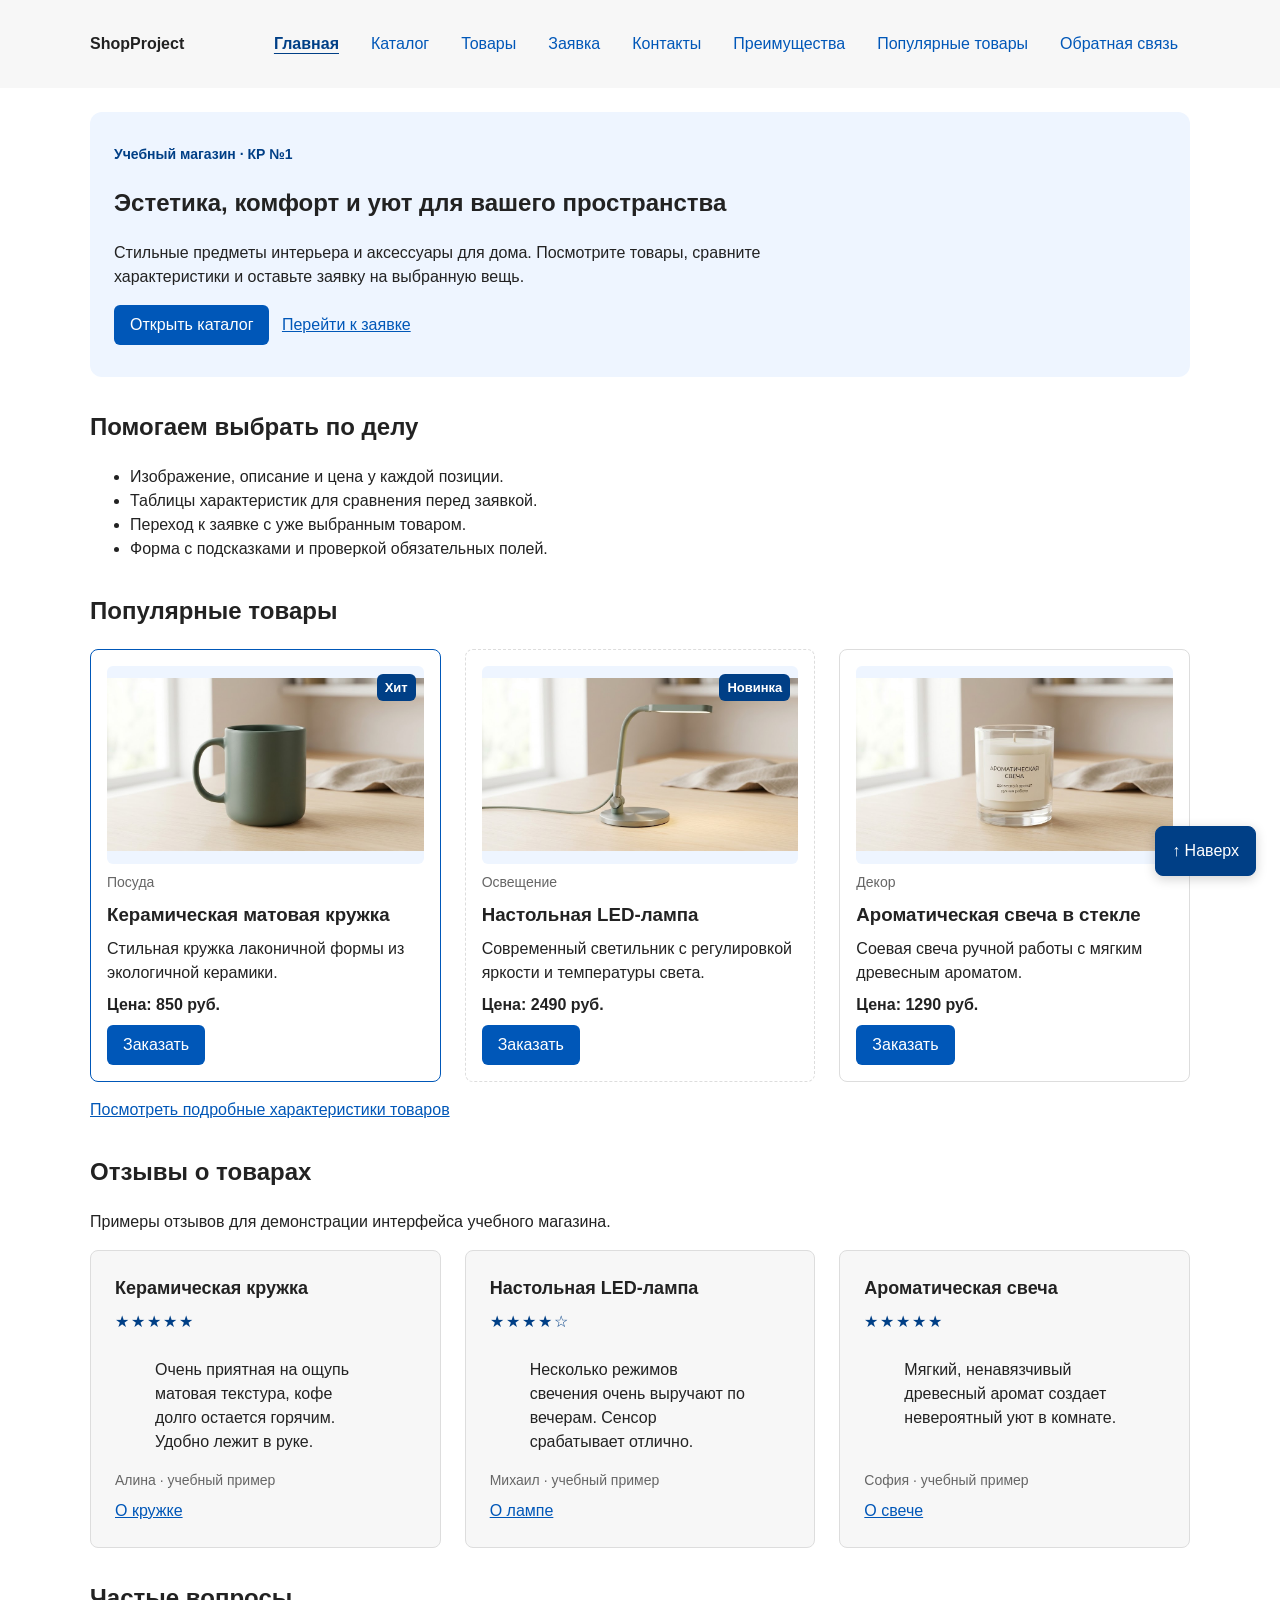
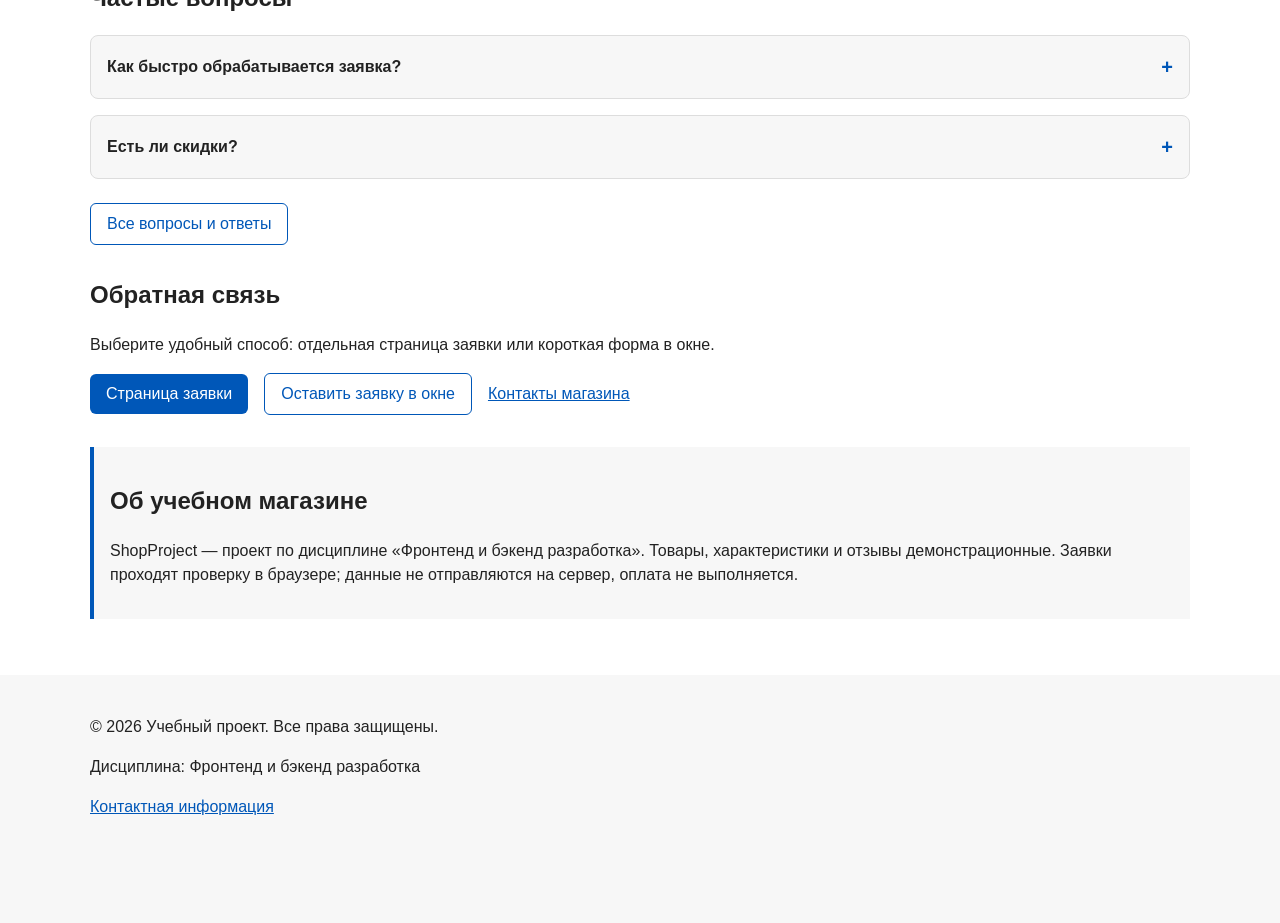
==== commit 48a4aade: "контрольная 2" ====
--- a/index.html
+++ b/index.html
@@ -128,6 +128,21 @@
         </article>
       </div>
     </section>
+     
+    <section class="section" id="faq-preview">
+      <h2 class="section__title">Частые вопросы</h2>
+      <div class="faq-list">
+        <details class="faq-item">
+          <summary class="faq-item__question">Как быстро обрабатывается заявка?</summary>
+          <p class="faq-item__answer">В учебном проекте заявки не отправляются на сервер, но форма проверяет корректность ввода в реальном времени.</p>
+        </details>
+        <details class="faq-item">
+          <summary class="faq-item__question">Есть ли скидки?</summary>
+          <p class="faq-item__answer">Следите за бейджами «Хит» и «Новинка» в каталоге. В будущем планируется добавить систему скидок.</p>
+        </details>
+      </div>
+      <p><a href="faq.html" class="button button--secondary">Все вопросы и ответы</a></p>
+    </section>
 
     <section class="section" id="contacts">
       <h2 class="section__title">Обратная связь</h2>
--- a/css/style.css
+++ b/css/style.css
@@ -804,4 +804,68 @@
   .product-card:hover {
     transform: none;
   }
+}
+
+/* Sticky-фильтр */
+.catalog-filters {
+  position: sticky;
+  top: 100px; /* Отступ от верха, чтобы не перекрывался шапкой */
+  max-height: calc(100vh - 120px); /* Ограничение высоты */
+  overflow-y: auto; /* Скролл, если фильтров много */
+}
+
+/* Отключаем sticky на мобильных устройствах, чтобы не мешать */
+@media (max-width: 800px) {
+  .catalog-filters {
+    position: static;
+    max-height: none;
+    overflow-y: visible;
+  }
+}
+
+/* Стили для блока FAQ (details/summary) */
+.faq-list {
+  display: flex;
+  flex-direction: column;
+  gap: var(--space-md);
+  margin-bottom: var(--space-lg);
+}
+
+.faq-item {
+  padding: var(--space-md);
+  border: 1px solid var(--color-border);
+  border-radius: var(--radius-md);
+  background-color: var(--color-surface);
+  transition: border-color 160ms ease;
+}
+
+.faq-item:hover {
+  border-color: var(--color-primary);
+}
+
+.faq-item__question {
+  font-weight: 700;
+  cursor: pointer;
+  list-style: none; /* Убираем стандартный маркер */
+  display: flex;
+  justify-content: space-between;
+  align-items: center;
+}
+
+/* Кастомный маркер для details */
+.faq-item__question::after {
+  content: "+";
+  font-size: 20px;
+  color: var(--color-primary);
+  transition: transform 160ms ease;
+}
+
+.faq-item[open] .faq-item__question::after {
+  content: "−";
+}
+
+.faq-item__answer {
+  margin-top: var(--space-md);
+  margin-bottom: 0;
+  color: var(--color-muted);
 }
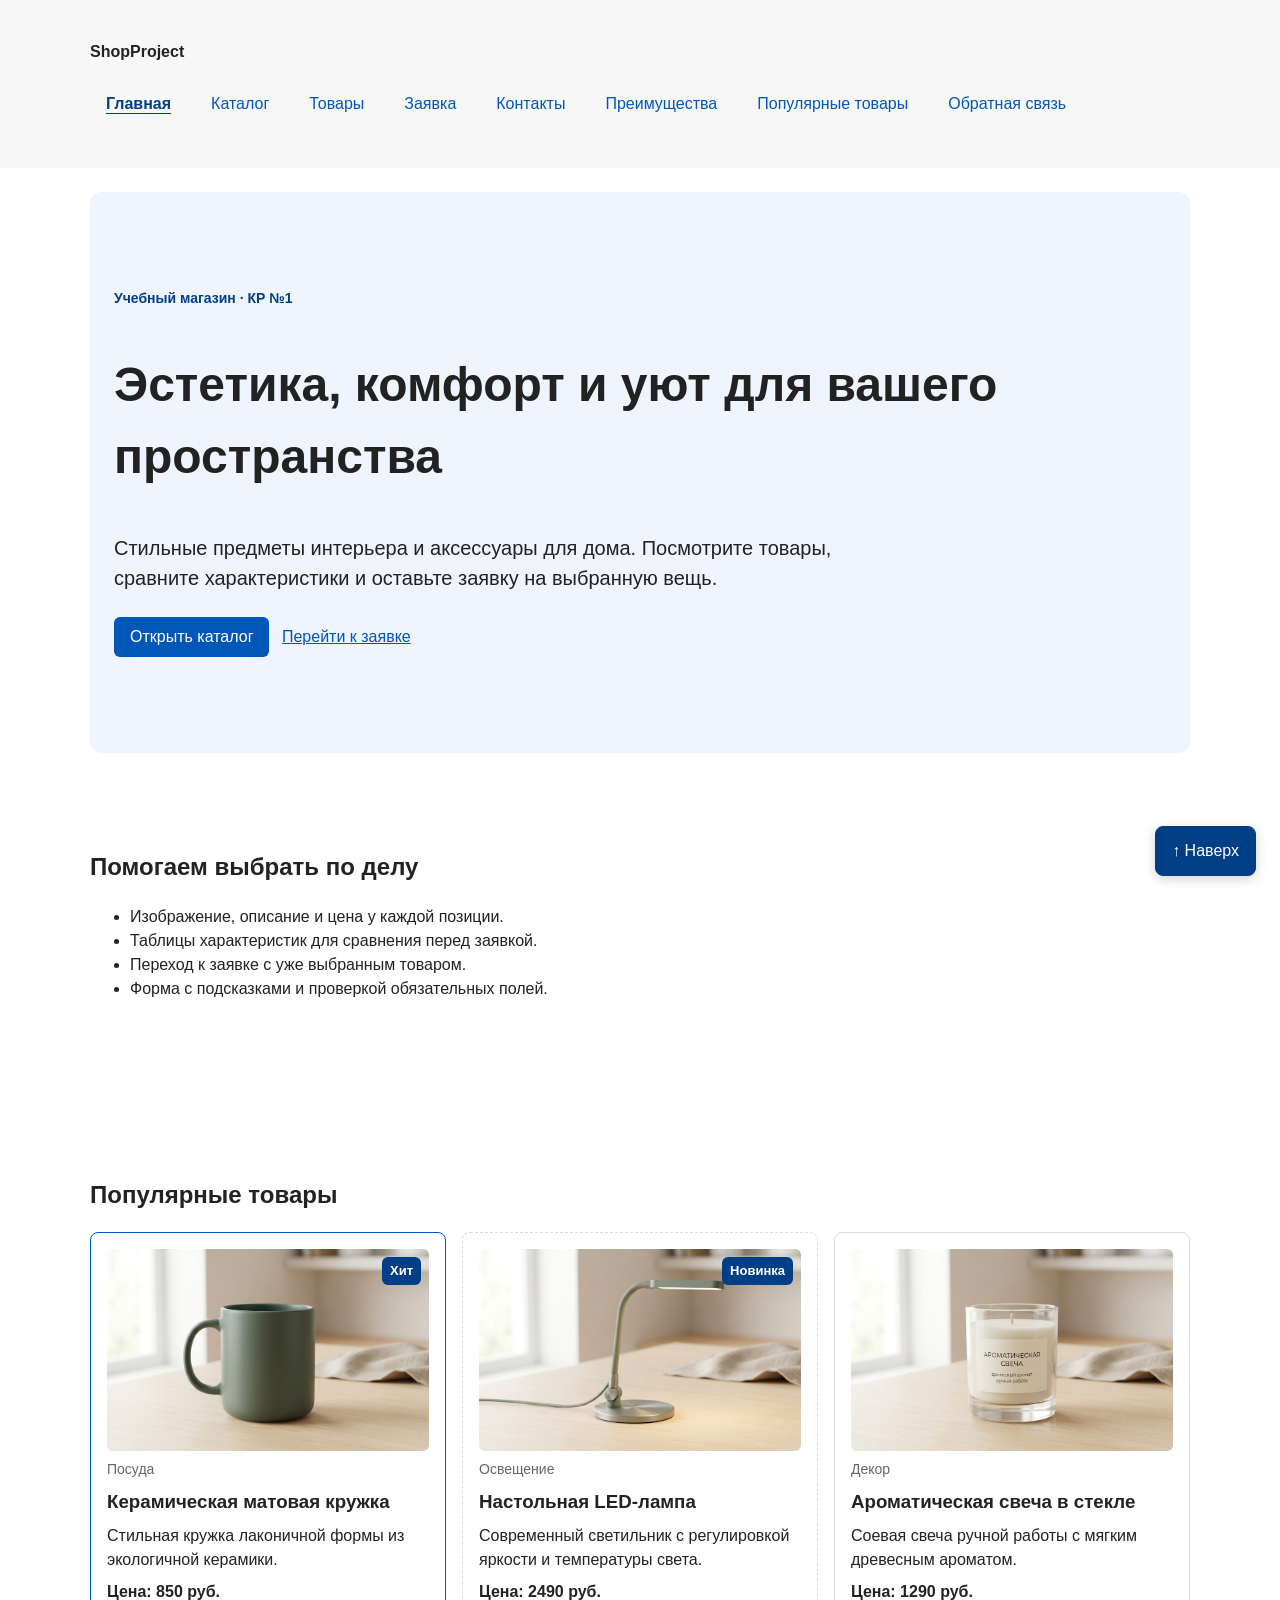
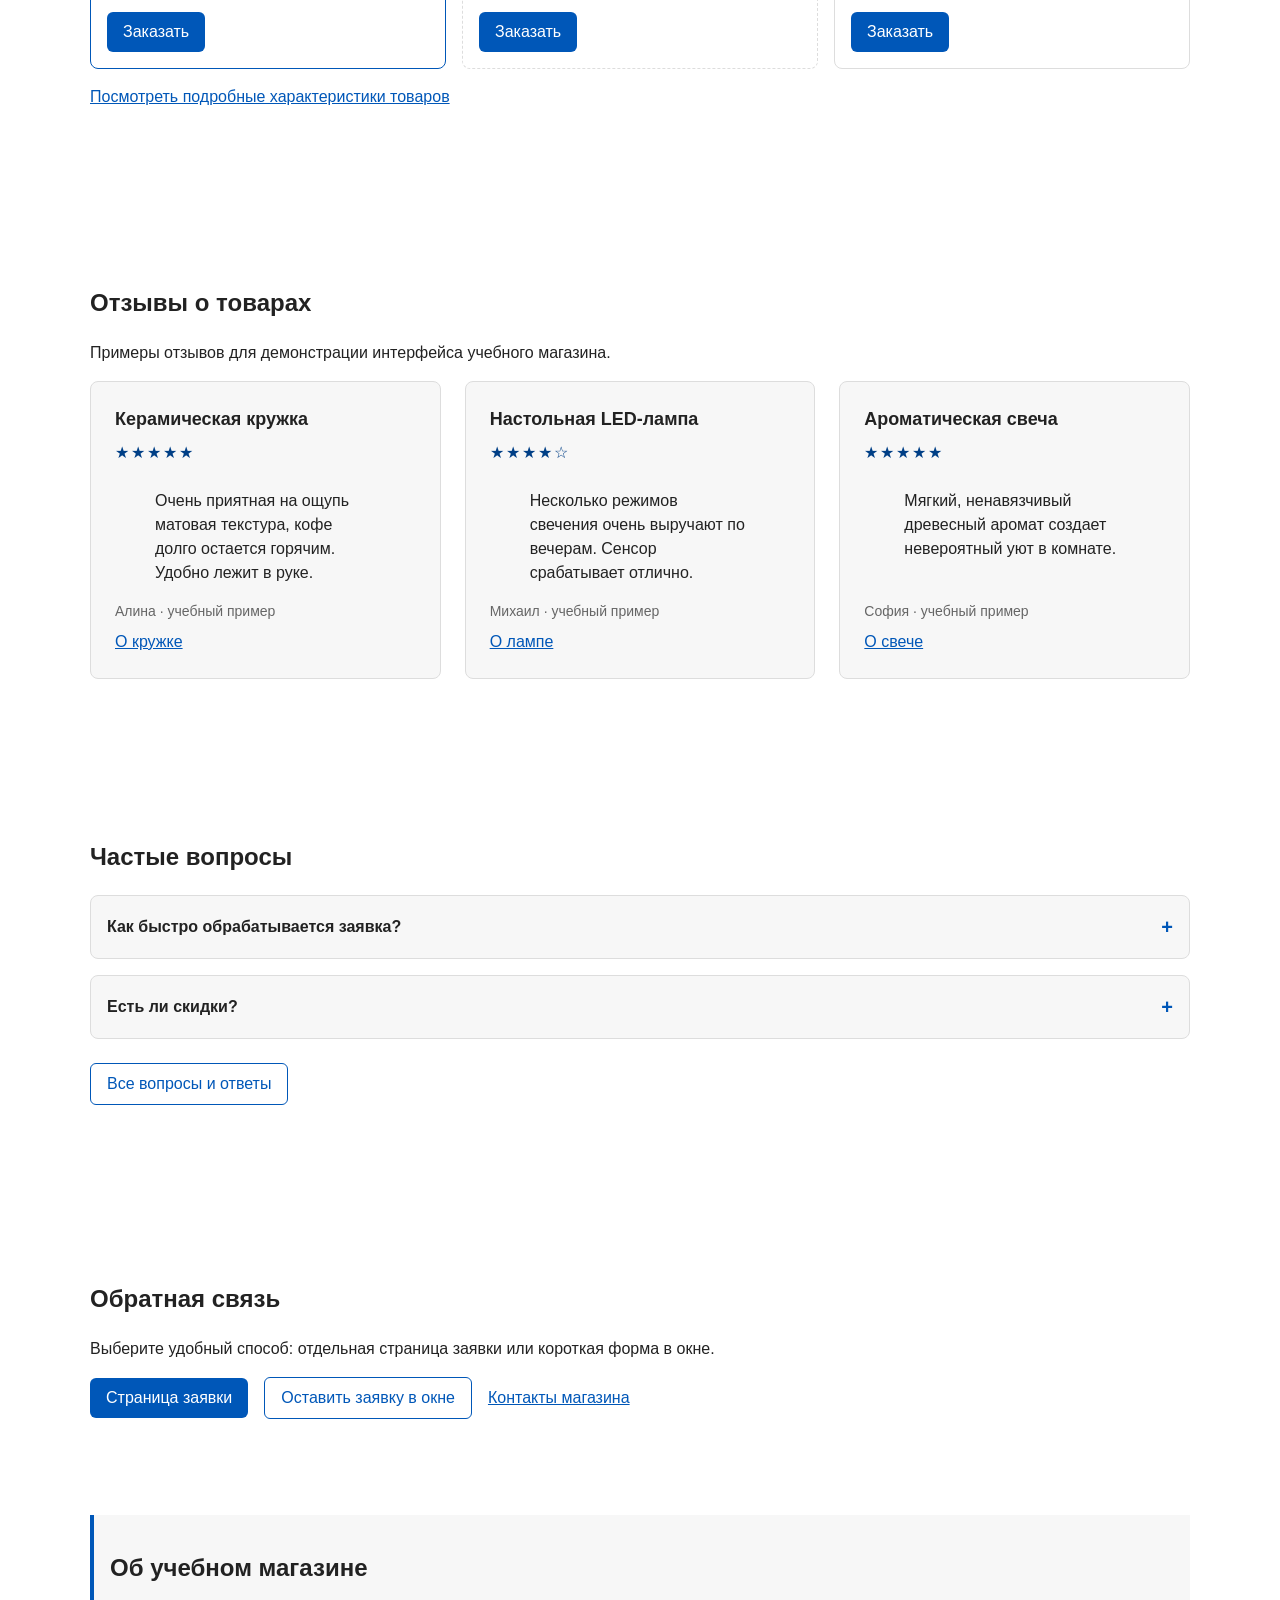
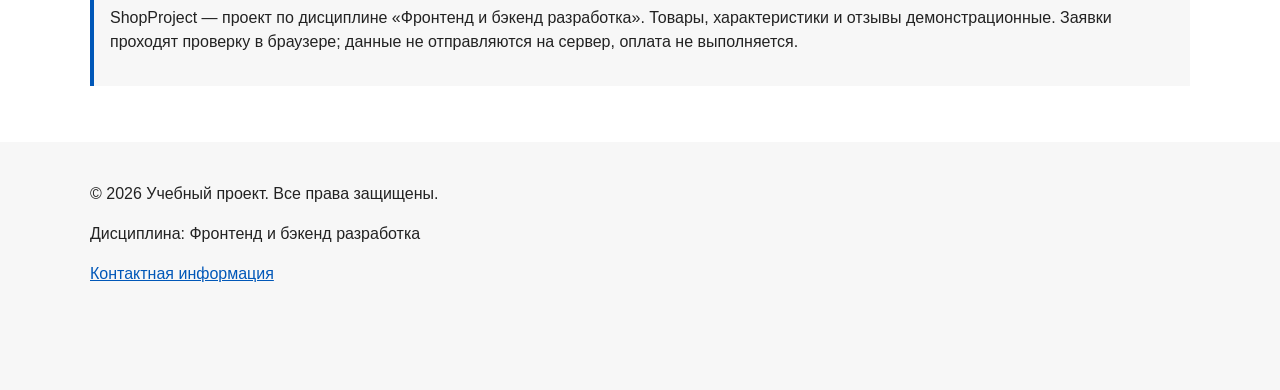
==== commit 37cb8a40: "feat: implement responsive design, add picture tags and table wrappers for all products" ====
--- a/index.html
+++ b/index.html
@@ -16,6 +16,7 @@
   <meta property="og:image:height" content="630">
   <meta property="og:image:alt" content="ShopProject — учебный интернет-магазин">
   <link rel="stylesheet" href="css/style.css">
+  <link rel="stylesheet" href="css/responsive.css">
   <script src="js/main.js" defer></script>
 </head>
 <body class="page" id="top">
@@ -64,7 +65,20 @@
         <article class="product-card product-card--featured">
           <span class="product-card__badge">Хит</span>
           <a class="product-card__image-link" href="product.html#mug" aria-label="Подробнее: Керамическая матовая кружка">
-            <img class="product-card__image" src="images/mug.jpg" alt="Керамическая матовая кружка зеленого цвета" width="640" height="400" loading="lazy" decoding="async">
+            <picture>
+              <source srcset="images/mug.webp" type="image/webp">
+              <img 
+                class="product-card__image" 
+                src="images/mug.jpg" 
+                srcset="images/mug.jpg 640w" 
+                sizes="(max-width: 767px) 100vw, (max-width: 1199px) 50vw, 33vw" 
+                alt="Керамическая матовая кружка зеленого цвета" 
+                width="640" 
+                height="400" 
+                loading="lazy" 
+                decoding="async"
+              >
+            </picture>
           </a>
           <p class="product-card__category">Посуда</p>
           <h3 class="product-card__title"><a class="product-card__title-link" href="product.html#mug">Керамическая матовая кружка</a></h3>
--- a/css/responsive.css
+++ b/css/responsive.css
@@ -0,0 +1,114 @@
+/* css/responsive.css */
+/* Адаптивные стили для КР №3/№4. Подход: Mobile First. Базовые стили — мобильные. */
+
+/* Базовые сбросы */
+*, *::before, *::after { box-sizing: border-box; }
+html { scroll-behavior: smooth; }
+img, video { max-width: 100%; height: auto; }
+body { overflow-x: hidden; }
+
+/* Контейнеры (Mobile First) */
+.container, .main, .section {
+  width: min(100% - 32px, 1200px);
+  margin-inline: auto;
+}
+.section { padding-block: clamp(24px, 5vw, 64px); }
+
+/* --- Адаптация шапки и навигации --- */
+.site-header__inner {
+  display: flex;
+  flex-direction: column;
+  align-items: center;
+  gap: 16px;
+  padding-block: 16px;
+}
+
+.site-nav__list {
+  display: flex;
+  flex-direction: column;
+  gap: 8px;
+  padding: 0;
+  margin: 0;
+  list-style: none;
+  text-align: center;
+}
+
+.site-nav__link {
+  display: block;
+  padding: 12px 16px;
+}
+
+@media (min-width: 768px) {
+  .site-header__inner { flex-direction: row; justify-content: space-between; }
+  .site-nav__list { flex-direction: row; flex-wrap: wrap; align-items: center; }
+}
+
+/* --- Адаптация Hero-блока --- */
+.hero { padding-block: clamp(32px, 8vw, 96px); text-align: center; }
+.hero__title { font-size: clamp(24px, 5vw, 48px); }
+.hero__description { font-size: clamp(16px, 2vw, 20px); margin-bottom: 24px; }
+
+@media (min-width: 768px) {
+  .hero { text-align: left; }
+}
+
+/* --- Адаптация сетки карточек --- */
+.products-grid {
+  display: grid;
+  grid-template-columns: 1fr;
+  gap: var(--space-md, 24px);
+}
+
+@media (min-width: 768px) {
+  .products-grid { grid-template-columns: repeat(2, minmax(0, 1fr)); }
+}
+
+@media (min-width: 1024px) {
+  .products-grid { grid-template-columns: repeat(3, minmax(0, 1fr)); }
+}
+
+/* --- Адаптация каталога (боковые фильтры) --- */
+.catalog-layout {
+  display: grid;
+  grid-template-columns: 1fr;
+  gap: var(--space-lg, 32px);
+}
+
+@media (min-width: 768px) {
+  .catalog-layout { grid-template-columns: 260px 1fr; }
+}
+
+/* --- Адаптация форм --- */
+.order-form {
+  display: grid;
+  gap: var(--space-md, 16px);
+}
+
+.order-form__field { display: grid; gap: 8px; }
+.order-form__input, .order-form__textarea, .order-form__select {
+  width: 100%;
+  min-height: 44px; /* Удобно для пальцев */
+}
+
+@media (min-width: 768px) {
+  .order-form { grid-template-columns: repeat(2, minmax(0, 1fr)); }
+  .order-form__field--wide { grid-column: 1 / -1; }
+}
+
+/* --- Адаптация таблиц --- */
+.table-wrapper {
+  overflow-x: auto;
+  -webkit-overflow-scrolling: touch;
+}
+.product-table {
+  width: 100%;
+  min-width: 640px; /* Таблица не сжимается в кашу, а скроллится */
+  border-collapse: collapse;
+}
+
+/* --- Адаптивные изображения (базовое правило) --- */
+.product-card__image, .product-detail__image {
+  width: 100%;
+  height: auto;
+  object-fit: cover;
+}
